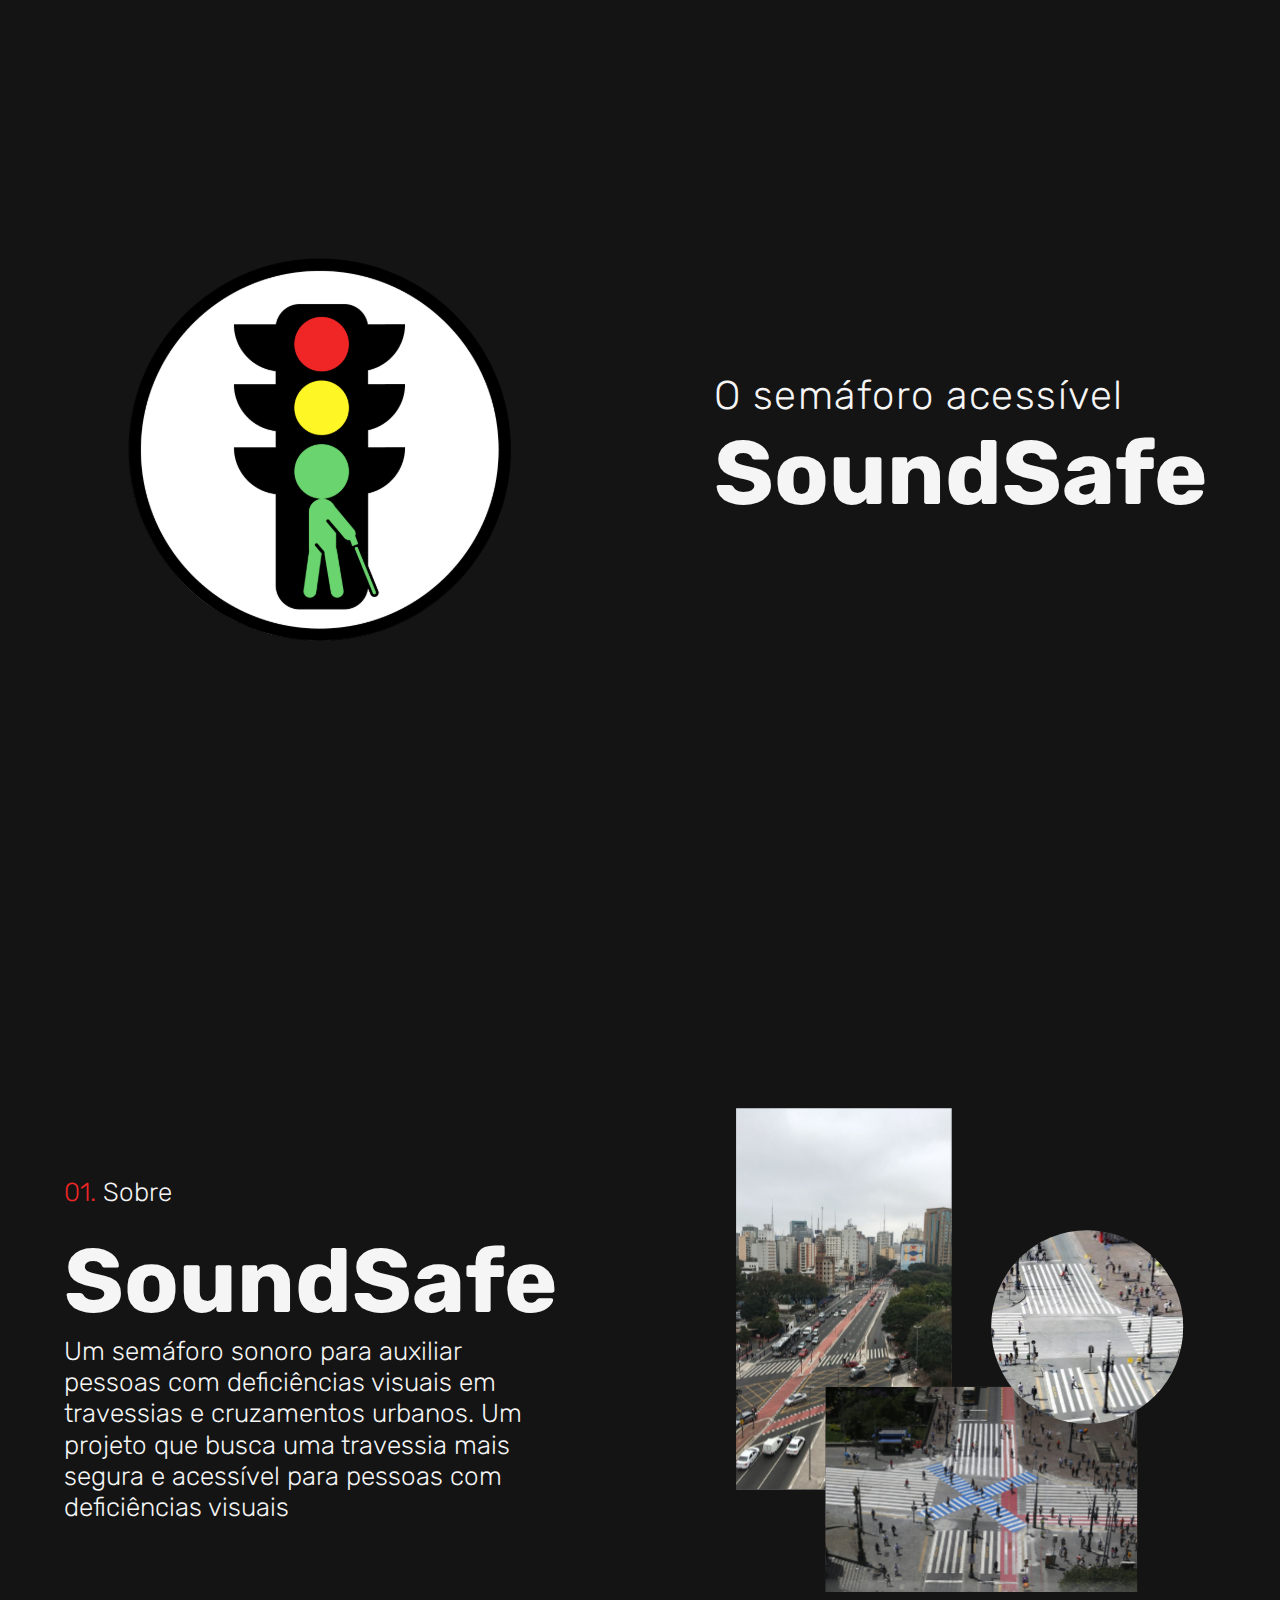
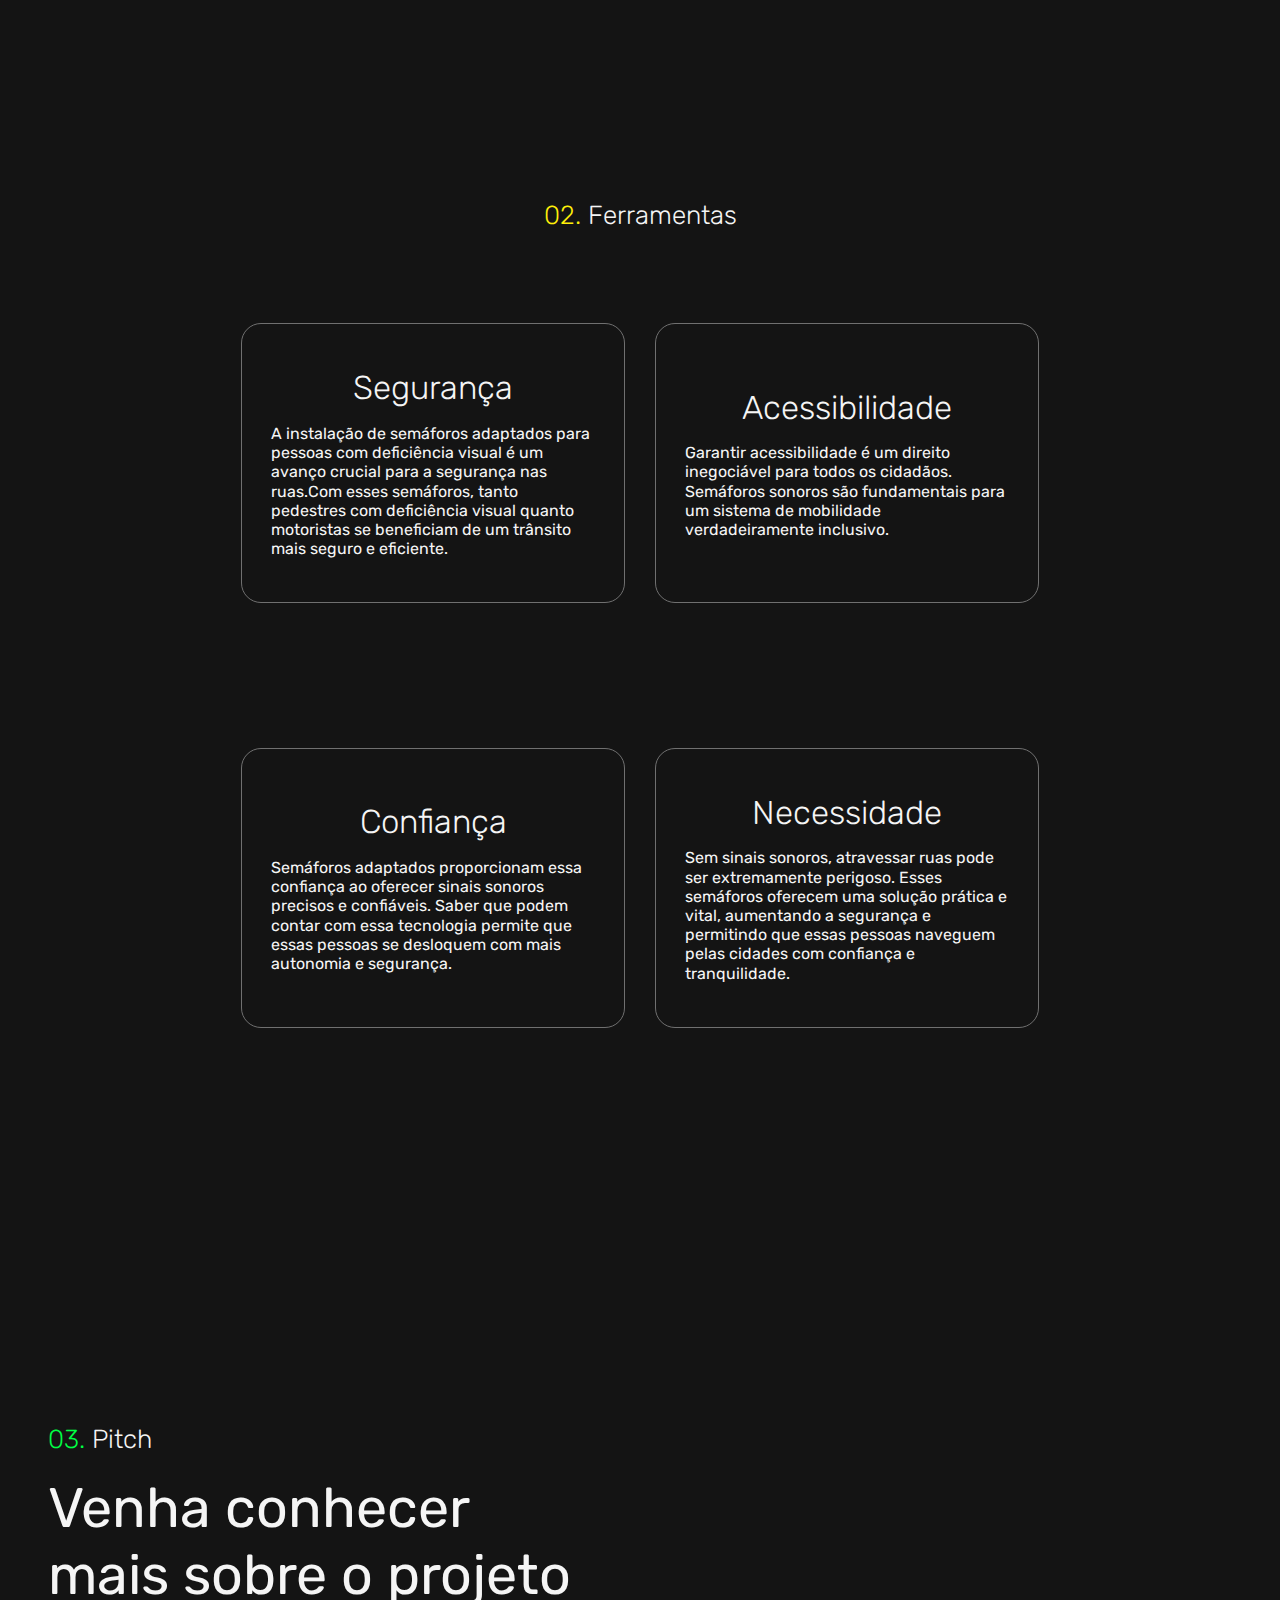
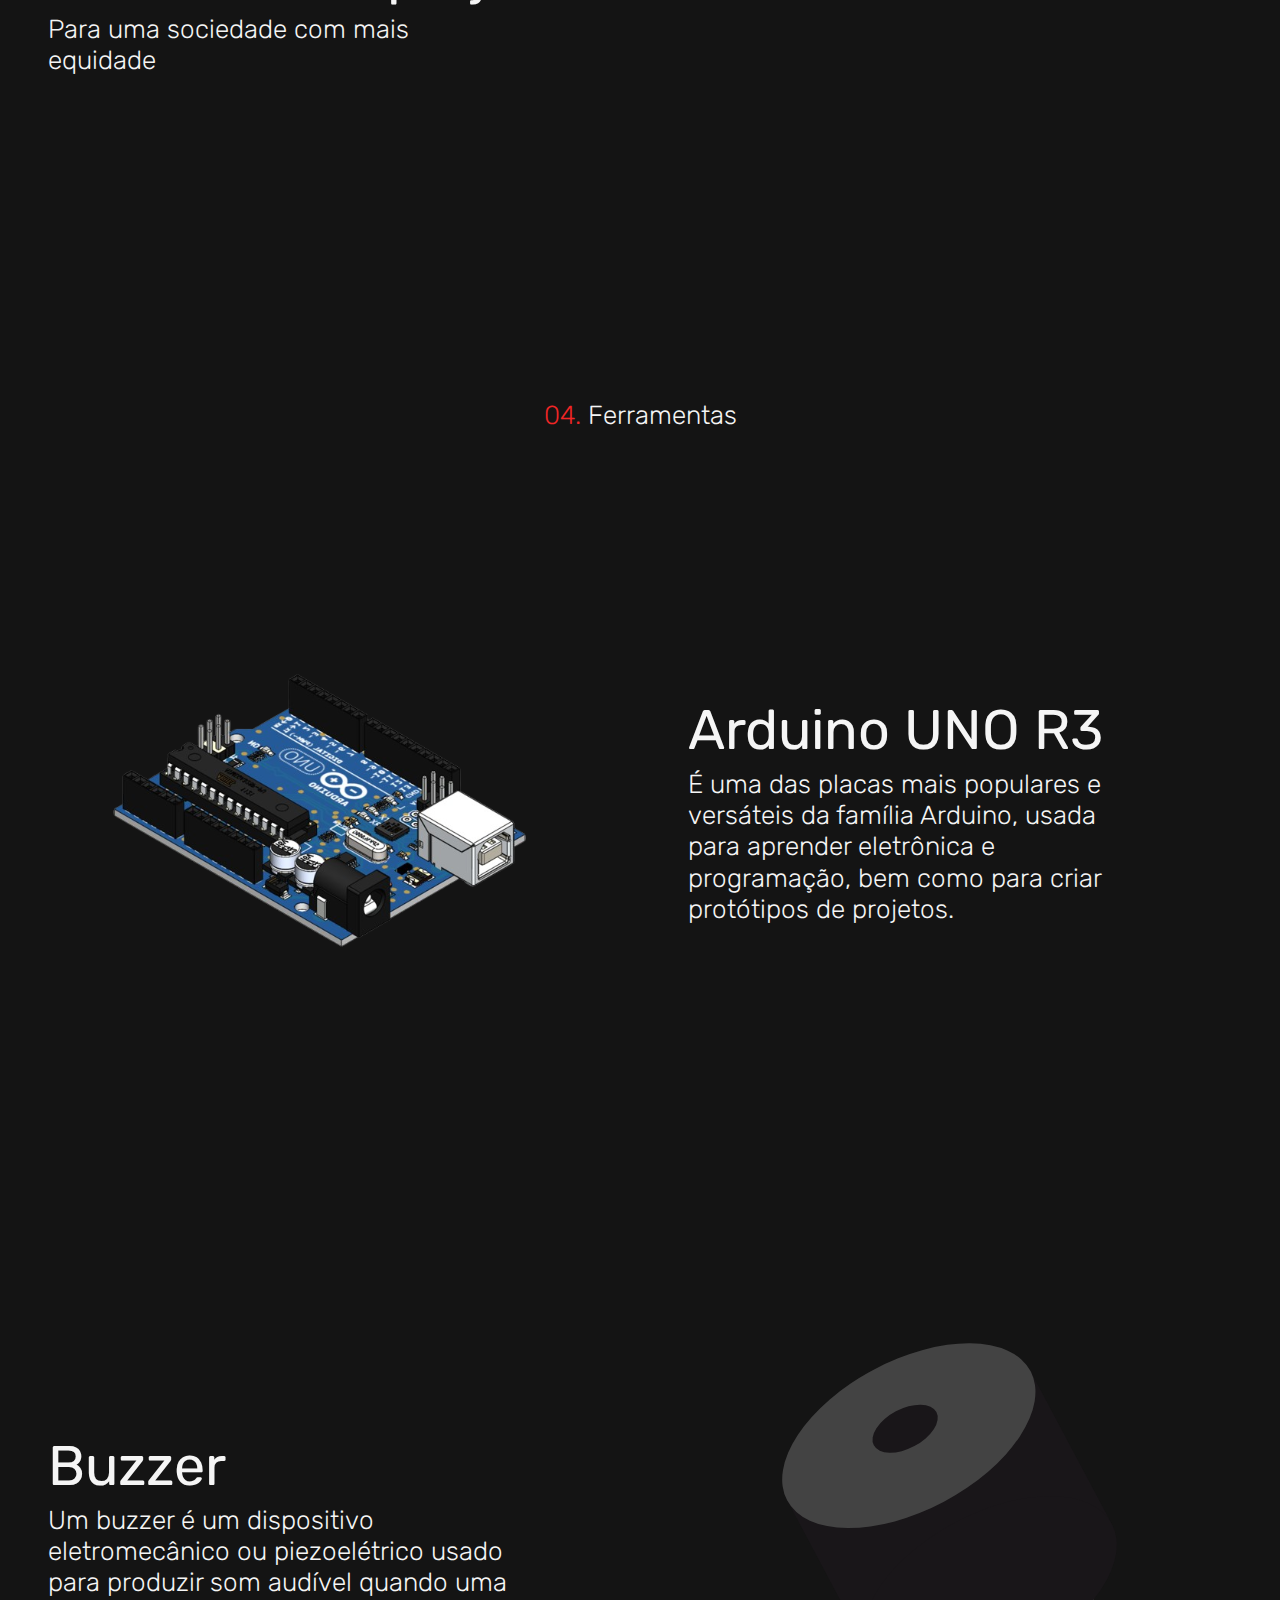
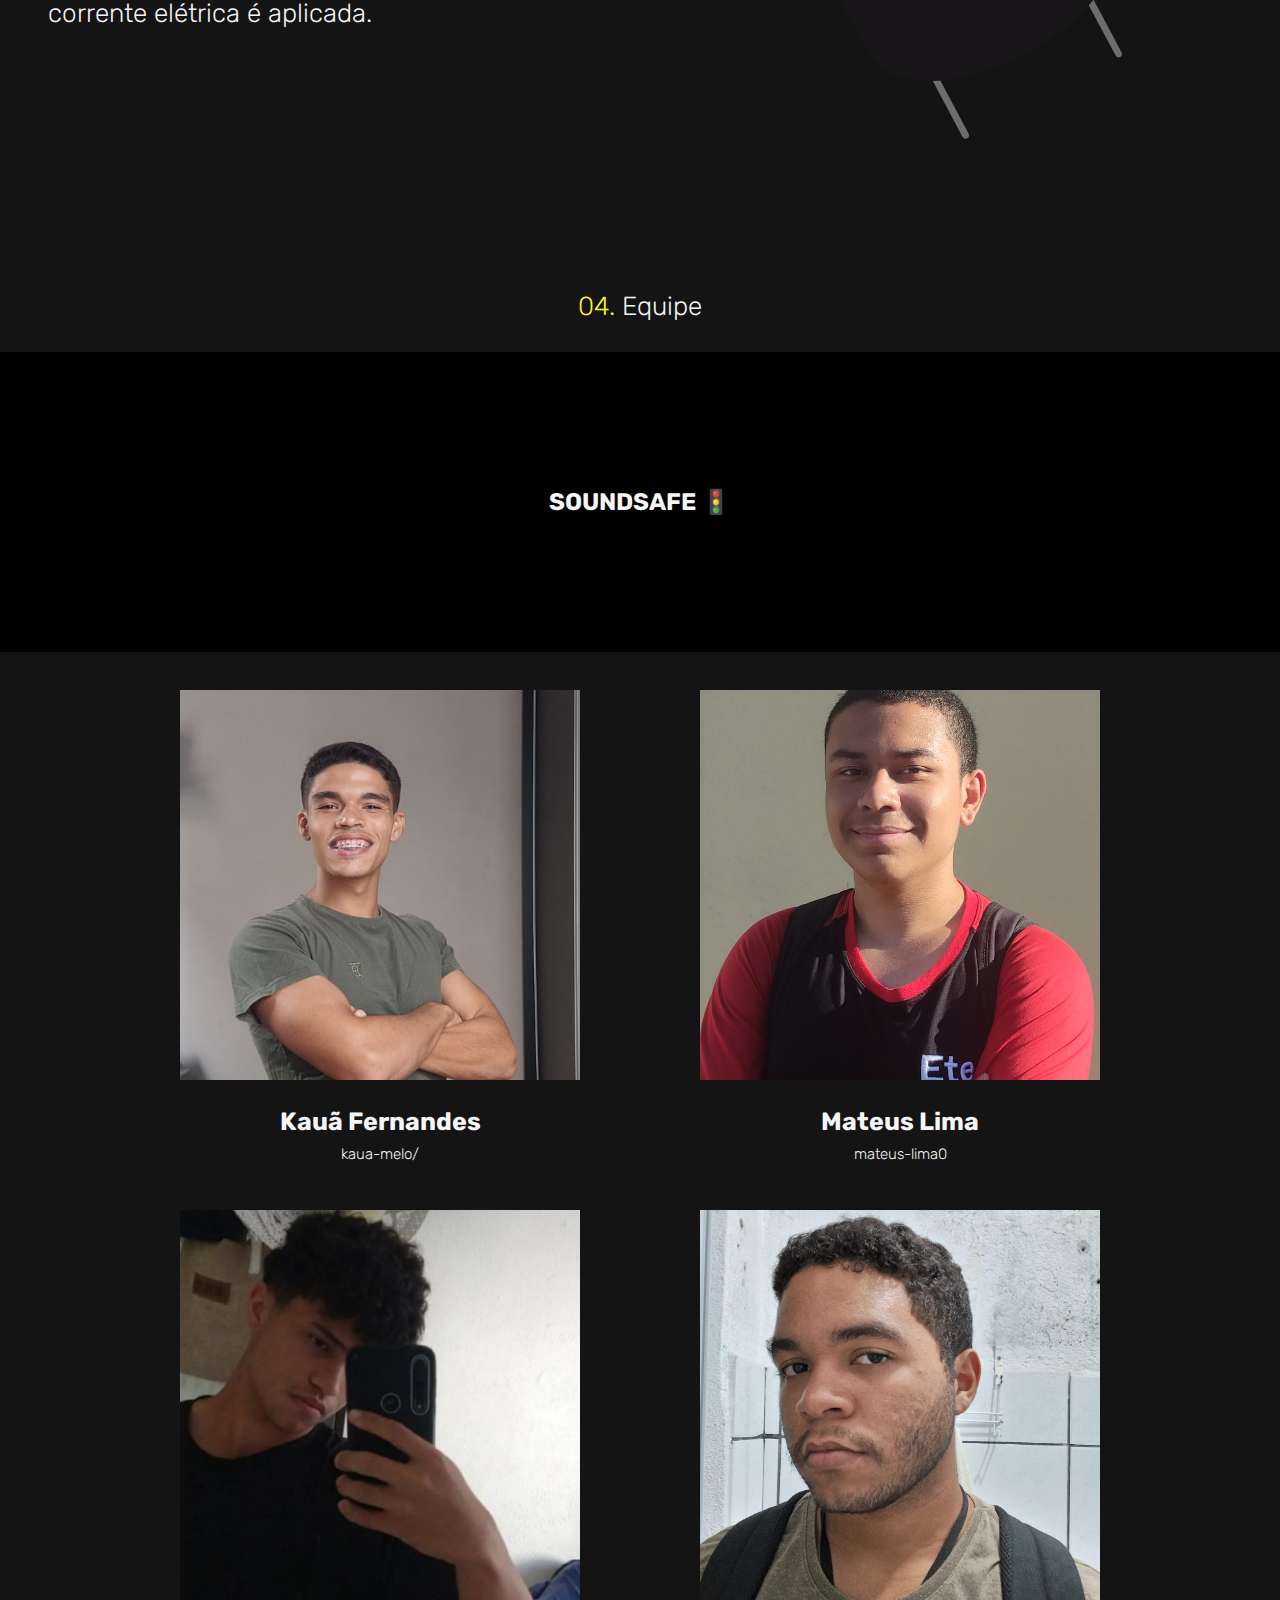
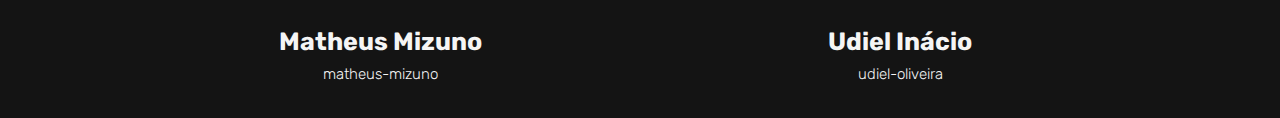
==== index.html @ 04b2f975 "correcao" ====
<!DOCTYPE html>
<html lang="en">

<head>
    <meta charset="UTF-8">
    <meta name="viewport" content="width=device-width, initial-scale=1.0">
    <link rel="icon" href="assets/logo.svg">
    <title>SoundSafe</title>
    <link rel="stylesheet" href="Styles/home.css">
</head>

<body>
    <!--
    <header>
        <nav>
            <ul>
                <a href="#inicio">
                    <li>inicio</li>
                </a>
                <a href="#sobre">
                    <li>Sobre</li>
                </a>
                <a href="#motivação">
                    <li>Motivações</li>
                </a>
                <a href="#pitch">
                    <li>Pitch</li>
                </a>
            </ul>
            <div class="badge">
                <a href="#inicio">
                    <img src="../assets/logo.svg" alt="">
                    <span>SoundSafe</span>
                </a>
            </div>

        </nav>
    </header>   
    -->

    <section class="container" id="inicio">
        <div class="logo">
            <img src="assets/logo.svg" alt="Logo do projeto">
        </div>
        <div class="pjct-title">
            <div>
                <h2>O semáforo acessível</h2>
                <h1>SoundSafe</h1>
            </div>
        </div>
    </section>
    <section class="container" id="sobre">
        <div class="informations">
            <div>
                <p class="item"><span style="color: #F02626;" class="item">01.</span> Sobre</p>
                <h2>SoundSafe</h2>
                <p class="text">Um semáforo sonoro para auxiliar pessoas com deficiências visuais em travessias e
                    cruzamentos
                    urbanos. Um projeto que busca uma travessia mais segura e acessível para pessoas com deficiências
                    visuais</p>
            </div>
        </div>
        <div class="travessias">
            <img src="assets/travessias.svg" alt="Logo do projeto">
        </div>
    </section>
    
    <section class="cards" id="motivação">
        <div class="title-mot"> <p class="item" style="text-align: center;"><span style="color: #ffef09;" class="item">02.</span> Ferramentas</p></div>
       <div class="container-card1">
        <div class="cards-mot">
            <h4 class="title-card">Segurança</h4>
            <p class="txt-mot">A instalação de semáforos adaptados para pessoas com deficiência visual é um avanço crucial para a segurança nas ruas.Com esses semáforos, tanto pedestres com deficiência visual quanto motoristas se beneficiam de um trânsito mais seguro e eficiente.</p>
        </div>
        <div class="cards-mot">
            <h4 class="title-card">Acessibilidade</h4>
            <p class="txt-mot">Garantir acessibilidade é um direito inegociável para todos os cidadãos. Semáforos sonoros são fundamentais para um sistema de mobilidade verdadeiramente inclusivo.</p>
        </div>
       </div>
       <div class="container-card1">
        <div class="cards-mot">
            <h4 class="title-card">Confiança</h4>
            <p class="txt-mot"> Semáforos adaptados proporcionam essa confiança ao oferecer sinais sonoros precisos e confiáveis. Saber que podem contar com essa tecnologia permite que essas pessoas se desloquem com mais autonomia e segurança.</p>
        </div>
        <div class="cards-mot">
            <h4 class="title-card">Necessidade</h4>
            <p class="txt-mot">Sem sinais sonoros, atravessar ruas pode ser extremamente perigoso. Esses semáforos oferecem uma solução prática e vital, aumentando a segurança e permitindo que essas pessoas naveguem pelas cidades com confiança e tranquilidade.</p>
        </div>
       </div>
    </section>
    <section class="pitch" id="pitch">
        <div class="container-pitch">
            <div class="informations-pitch">
                <p class="item"><span style="color: #00ff44;" class="item">03.</span> Pitch</span></p>
                <h3 class="title">Venha conhecer<br>mais sobre o projeto</h3>
                <p class="text">Para uma sociedade com mais equidade </p>
            </div>
        </div>
        <div class="pitch-player">
            <div id="videoPitch">
                <iframe width="100%" height="100%" src="https://www.youtube.com/embed/ZsEzSBplsCs?si=9MQFJmZ8pY-hTqE3"
                    title="YouTube video player" frameborder="0"
                    allow="accelerometer; autoplay; clipboard-write; encrypted-media; gyroscope; picture-in-picture; web-share"
                    referrerpolicy="strict-origin-when-cross-origin" allowfullscreen></iframe>
            </div>
        </div>
    </section>
    <p class="item" style="text-align: center;"><span style="color: #F02626;" class="item">04.</span> Ferramentas</p>
    <section class="global-container invert">
        <div class="container">
            <img src="assets/arduino.svg" alt="Imagem do microcontrolador arduino UNO R3" class="image" />
        </div>
        <div class="container">
            <div class="informations-features">
                <h3 class="title">Arduino UNO R3</h3>
                <p class="text">É uma das placas mais populares e versáteis da família Arduino, usada para aprender eletrônica e programação, bem como para criar protótipos de projetos.</p>
            </div>
        </div>
    </section>
    <section class="global-container">
        <div class="container-features">
            <div class="informations-features">
                <h3 class="title">Buzzer</h3>
                <p class="text">Um buzzer é um dispositivo eletromecânico ou piezoelétrico usado para produzir som audível quando uma corrente elétrica é aplicada.</p>
                <!-- <div class="wrapper">
                    <button class="btn">
                        <p class="btnText">
                            Posts e Perguntas</p>
                    </button>
                </div> -->
            </div>
        </div>
        <div class="container-features">
            <img src="assets/buzzer.svg" alt="Imagem do componente buzzer" class="image" />
        </div>
    </section>
    <p class="item" style="text-align: center; margin-bottom: 30px;"><span style="color: #FFF626;" class="item">04.</span> Equipe</p>
    <section class="whoWeAre">
        <div class="imgBackground">
            <h2>SOUNDSAFE 🚦</h2>
            <!-- <img src="assets/background.svg" alt=""> -->
        </div>
        <div class="participantsCards">
            <div class="card-team">
                <div class="img">
                    <img src="assets/team/kaua_img.jpeg" alt="" id="kaua" class="cardsImg">
                </div>
                <div class="informations-team">
                    <div class="left">
                        <h3>Kauã Fernandes</h3>
                        <p>kaua-melo/</p>
                    </div>
                </div>
            </div>
            <div class="card-team">
                <div class="img">
                    <img src="assets/team/lima_img.jpeg" alt="" id="lima" class="cardsImg">
                </div>
                <div class="informations-team">
                    <div class="left">
                        <h3>Mateus Lima</h3>
                        <p>mateus-lima0</p>
                    </div>
                </div>
            </div>
            <div class="card-team">
                <div class="img">
                    <img src="assets/team/mizuno_img.png" alt="" id="mizuno" class="cardsImg">
                </div>
                <div class="informations-team">
                    <div class="left">
                        <h3>Matheus Mizuno</h3>
                        <p>matheus-mizuno</p>
                    </div>
                </div>
            </div>
            <div class="card-team">
                <div class="img">
                    <img src="assets/team/udiel_img.jpeg" alt="" id="udiel" class="cardsImg">
                </div>
                <div class="informations-team">
                    <div class="left">
                        <h3>Udiel Inácio</h3>
                        <p>udiel-oliveira</p>
                    </div>
                </div>
            </div>
        </div>
    </section>
</body>

</html>
---- Styles/home.css ----
@import url('https://fonts.googleapis.com/css2?family=Rubik:wght@100;200;300;400;500;600;700;800;900&display=swap');
@import url('https://fonts.googleapis.com/css2?family=Rubik+Mono+One:wght@300;400;500;600;700;800;900&display=swap');

* {
    padding: 0;
    margin: 0;
    vertical-align: baseline;
    box-sizing: border-box;
    list-style: none;
    border: 0;
    font-family: 'Rubik', sans-serif;
    line-height: 1.2;
    scroll-behavior: smooth;
}

* {
    scrollbar-width: thin;
    scrollbar-color: rgb(139, 139, 139) transparent;
}

*::-webkit-scrollbar {
    width: 12px;
}

*::-webkit-scrollbar-track {
    background: transparent;
}

*::-webkit-scrollbar-thumb {
    background-color: rgb(139, 139, 139);
    border-radius: 20px;
    border: 3px solid transparent;
}

body {
    background-color: #141414;
    width: 100%;
    color: #F5F5F5;
}

header {
    position: fixed;
    width: 100%;
    padding: 15px 50px;
    z-index: 200;
    background: linear-gradient(to bottom, #000, transparent);
}

nav {
    display: flex;
    justify-content: space-between;
    align-items: center;
}

nav ul {
    display: flex;
    gap: 2rem;
    text-transform: uppercase;
}

nav a {
    text-decoration: none;
    color: white;
}

nav ul a {
    font-size: 18px;
    padding: 5px 10px;
    border-radius: 20px;
}

nav ul a:hover {
    background-color: white;
    color: black;
}

.badge a {
    display: flex;
    align-items: center;
    justify-content: flex-end;
    gap: 0.6rem;
    font-size: 20px;
}

.badge img {
    width: 4%;
}


.container {
    height: 100vh;
    width: 100%;
    display: flex;
    align-items: center;
    justify-content: space-evenly;
}

.logo {
    width: 50%;
    height: auto;
    display: flex;
    align-items: center;
    justify-content: center;
}

.logo img {
    width: 65%;
}

.pjct-title {
    width: 50%;
    display: flex;
    align-items: center;
    justify-content: center;
}

h1 {
    font-size: 130px;
}

.pjct-title h2 {
    font-weight: 100;
    font-size: 50px;
    letter-spacing: 1.5px;
}

@media only screen and (max-width: 1500px) and (orientation: landscape) {
    h1 {
        font-size: 110px;
    }
}

@media only screen and (max-width: 1290px) and (orientation: landscape) {
    .logo img {
        width: 60%;
    }

    h1 {
        font-size: 90px;
    }

    .pjct-title h2 {
        font-size: 40px;
    }
}

@media only screen and (max-width: 1024px) and (orientation: landscape) {
    h1 {
        font-size: 80px;
    }

    .pjct-title h2 {
        font-size: 30px;
    }
}

@media only screen and (max-width: 1024px) and (orientation: portrait) {
    .container {
        flex-direction: column;
    }

    .logo {
        width: 100%;
        height: 50%;
        display: flex;
        align-items: end;
        justify-content: center;
    }

    .logo img {
        width: 65%;
    }

    .pjct-title {
        width: 100%;
        height: 50%;
    }

    h1 {
        font-size: 130px;
        text-align: center;
    }

    .pjct-title h2 {
        font-size: 50px;
        margin-bottom: 2px;
        text-align: center;
    }
}

@media only screen and (max-width: 768px) and (orientation: portrait) {
    .logo img {
        width: 60%;
    }

    h1 {
        font-size: 100px;
    }

    .pjct-title h2 {
        font-size: 40px;
    }
}

@media only screen and (max-width: 590px) and (orientation: portrait) {
    .logo img {
        width: 65%;
    }

    h1 {
        font-size: 80px;
    }

    .pjct-title h2 {
        font-size: 30px;
    }
}

@media only screen and (max-width: 490px) and (orientation: portrait) {
    .logo img {
        width: 70%;
    }

    h1 {
        font-size: 55px;
    }

    .pjct-title h2 {
        font-size: 20px;
    }
}

.item {
    font-size: 30px;
    font-weight: 100;
    margin-bottom: 20px
}

.travessias {
    width: 50%;
    height: auto;
    display: flex;
    align-items: center;
    justify-content: center;
}

.travessias img {
    width: 70%;
}

.informations {
    width: 50%;
    display: flex;
    align-items: center;
    justify-content: center;

    div {
        margin-left: 10%;
    }
}

.informations h2 {
    font-size: 110px;
}

.text {
    width: 85%;
    font-size: 30px;
    font-weight: 100;
}


@media only screen and (max-width: 1500px) and (orientation: landscape) {
    .informations h2 {
        font-size: 100px;
    }

    .text {
        font-size: 28px;
    }
}

@media only screen and (max-width: 1290px) and (orientation: landscape) {
    .informations h2 {
        font-size: 90px;
    }

    .text {
        font-size: 26px;
    }

    .item {
        font-size: 26px;
    }
}

@media only screen and (max-width: 1024px) and (orientation: landscape) {
    .informations h2 {
        font-size: 70px;
    }

    .text {
        font-size: 24px;
    }

    .item {
        font-size: 24px;
    }
}

@media only screen and (max-width: 1024px) and (orientation: portrait) {
    .item {
        font-size: 30px;
    }

    .travessias {
        width: 100%;
        height: 50%;
    }

    .travessias img {
        width: 65%;
    }

    .informations {
        width: 90%;
        height: 40%;
    }

    .informations h2 {
        font-size: 110px;
        margin-bottom: 5px;
    }

    .text {
        width: 100%;
        font-size: 27px;
        font-weight: 100;
    }
}

@media only screen and (max-width: 768px) and (orientation: portrait) {
    .item {
        font-size: 28px;
    }

    .travessias img {
        width: 62%;
    }

    .informations h2 {
        font-size: 90px;
    }

    .text {
        font-size: 25px;
    }
}

@media only screen and (max-width: 590px) and (orientation: portrait) {
    .item {
        font-size: 26px;
    }

    .travessias {
        width: 100%;
        height: 40%;
    }

    .travessias img {
        width: 60%;
    }

    .informations h2 {
        font-size: 60px;
    }

    .informations {
        width: 90%;
        height: 55%;
    }

    .text {
        font-size: 22px;
    }
}

@media only screen and (max-width: 490px) and (orientation: portrait) {
    .item {
        font-size: 23px;
    }

    .travessias img {
        width: 65%;
    }

    .informations h2 {
        font-size: 50px;
    }

    .informations {
        width: 95%;
    }

    .text {
        font-size: 20px;
        
    }
}
.cards{
    width: 100%;
    height: 100vh;
    display: flex;
    flex-direction: column;
    .title-mot{
        width: 100%;
        display: flex;
       justify-content: center;
       align-items: center;
       font-family: 'Rubik', sans-serif;
       
    }
   
}
.container-card1{
    display: flex;
    flex-direction: column;
    flex-direction: row;
    width: 100%;
    height: 100%;
  align-items: center;
  justify-content: center;
}
.txt-mot{
    width: 85%;
    margin-top: 1rem;
    font-size: 16px;
    font-family: 'Rubik', sans-serif;
}
.title-card{
    font-size: 33px;
    font-weight: 100;
}

.cards-mot{
    width: 30%; 
    height: 280px;
    border: 1px solid #707070;
    border-radius: 20px;
    display: flex;
    flex-direction: column;
    justify-content: center;
    align-items: center;
    margin: 15px;
   
}
/* Monitores acima do meu*/
@media(min-width:1366px ){

}

@media(max-width: 600px){
    .txt-mot{
        width: 85%;
        margin-top: 0.5rem;
        font-size: 14px;
        font-family: 'Rubik', sans-serif;
    }

    .container-card1{
        display: flex;
        flex-direction: column;
        flex-direction: column-reverse;
        width: 100%;
        height: 100%;
       align-items: center;
       justify-content: center;
    }
    .cards-mot{
        border: 1px solid #707070;
        display: flex;
        flex-direction: column;
        justify-content: center;
        align-items: center;
        border-radius: 20px;
        margin: 15px;
        width: 90%;
        height: 170px;
        .title-card{
            font-size: 20px;
            font-weight: 100;
        }
    }
    

}



.count {
    height: 90vh;
    display: flex;
    width: 100%;
    flex-wrap: nowrap;
    justify-content: start;
}

.cards-mot:hover{
    border: 1px solid #242424;
    cursor: pointer;
}



.cd1 {
    background-image: url(../assets/segurança.png);
}

.cd2 {
    background-image: url(../assets/Confiança.png);
}

.cd3 {
    background-image: url(../assets/Acessibilidade.png);
}

.cd4 {
    background-image: url(../assets/Nescessidade.png);
}

.card>.row {
    color: white;
    display: flex;
    flex-wrap: wrap;
    height: 100%;
    width: 100%;
    background: linear-gradient(0deg, black, transparent);
}

.card>.row>.description {
    display: flex;
    justify-content: center;
    flex-direction: column;
    overflow: hidden;
    padding: 50px;
    width: 520px;
    opacity: 0;
    transform: translateY(30px);
    transition-delay: .3s;
    transition: all .3s ease;
}

.description p {
    color: white;
    font-size: 20px;
    padding-top: 50px;
    font-weight: 300;
}

.description h4 {
    text-transform: uppercase;
    font-size: 3rem;
}

input {
    display: none;
}

input:checked+label {
    width: 100%;
}

input:checked+label .description {
    opacity: 1 !important;
    transform: translateY(0) !important;
}

input:checked+.card[for="c1"] {
    background-image: url(https://i.pinimg.com/originals/4d/e6/83/4de683e93a2f73fea408471ab24d4355.jpg);
}

input:checked+.card[for="c2"] {
    background-image: url(https://i.pinimg.com/originals/98/41/59/984159127a0b131984d8535058f3f366.jpg);
}

input:checked+.card[for="c3"] {
    background-image: url(https://a.cdn-hotels.com/gdcs/production75/d1821/443b14b1-8d56-4d6a-a600-23dd50147f05.jpg);
}

input:checked+.card[for="c4"] {
    background-image: url(https://gizmodo.uol.com.br/wp-content/blogs.dir/8/files/2019/04/homem-cego-rua-getty-800x450.jpg);
}

@media (orientation: portrait) {
    .description p {
        font-size: 18px;
        padding-top: 0px;
    }

    .description h4 {
        font-size: 1.5rem;
    }

    input:checked+label {
        height: 100%;
    }

    .card>.row>.description {
        width: 100%;
    }

    .count {
        height: 100%;
        display: flex;
        width: 100%;
        gap: 2rem;
        flex-direction: column;
        align-items: center;
    }

    .card {
        width: 100%;
    }

    .wrapper {
        padding: 20px;
    }

    .cd1 {
        background-image: url(../assets/segurança-Mobile.png);
    }

    .cd2 {
        background-image: url(../assets/Confiança-Mobile.png);
    }

    .cd3 {
        background-image: url(../assets/Acessibilidade-Mobile.png);
    }

    .cd4 {
        background-image: url(../assets/Nescessidade-Mobile.png);
    }
}

@media (max-width: 380px) {
    .count {
        flex-direction: column;
        justify-content: center;
        gap: 2rem;
    }

    .description p {
        font-size: 13px;
        padding-top: 0px;
    }

    .description h4 {
        font-size: 1rem;
    }

    input:checked+label {
        height: 100%;
    }

    .card>.row>.description {
        width: 100%;
        justify-content: center;
    }

    .count {
        height: 100%;
        display: flex;
        width: 100%;
        gap: 2rem;
        flex-direction: column;
        align-items: center;
    }

    .card {
        width: 100%;
    }

    .wrapper {
        padding: 20px;
    }
}

.pitch {
    width: 100%;
    height: 100vh;
    padding: 5% 0;
    display: flex;
    justify-content: center;
    align-items: flex-start;
    flex-direction: column;
    position: relative;
}

.container-pitch {
    width: 50%;
    height: 100%;
    display: flex;
    align-items: center;
    justify-content: center;
}

.pitch-player {
    width: 90%;
    margin: 0 auto;
    z-index: 0;
    position: absolute;
    right: 5%;
    display: flex;
    align-items: center;
    justify-content: end;
}

.informations-pitch {
    width: 85%;
    z-index: 1;
}

#videoPitch {
    aspect-ratio: 560/315;
    width: 60%;
    display: flex;
    align-items: center;
    justify-content: center;
}

iframe {
    border-radius: 15px;
}

.title {
    font-size: calc(30px + 2vw);
    font-weight: 400;
    margin-bottom: 5px;
}

@media only screen and (max-width: 1290px) and (orientation: portrait) {
    .informations-pitch {
        width: 85%;
    }
}

@media only screen and (max-width: 1024px) and (orientation: portrait) {
    .pitch-player {
        width: 100%;
        position: static;
        display: flex;
        align-items: center;
        justify-content: center;
    }

    #videoPitch {
        width: 80%;
    }

    .container-pitch {
        width: 100%;
        height: 50%;
    }

    .informations-pitch {
        width: 80%;
    }
}

@media only screen and (max-width: 912px) and (orientation: portrait) {
    .pitch-player {
        width: 100%;
        position: static;
        display: flex;
        align-items: center;
        justify-content: center;
    }

    #videoPitch {
        width: 90%;
    }


    .informations-pitch {
        width: 87%;
    }
}

@media only screen and (max-width: 512px) and (orientation: portrait) {

    #videoPitch {
        width: 100%;
    }

    iframe {
        border-radius: 0px;
    }
}

.global-container {
    height: 80vh;
    display: flex;
    align-items: center;
    position: relative;
}

.container-features {
    width: 50%;
    height: 100%;
    display: flex;
    align-items: center;
    justify-content: center;
}

.informations-features {
    width: 80%;
    z-index: 1;
}

.image {
    width: 70%;
    position: relative;
    animation: moveUpDown 3s ease-in-out infinite;
}

@media only screen and (max-width: 1290px) and (orientation: landscape) {
    .informations-features {
        width: 85%;
    }

    .image {
        width: 65%;
    }
}

@media only screen and (max-width: 1024px) and (orientation: portrait) {
    .global-container {
        flex-direction: column;
    }

    .invert {
        flex-direction: column-reverse;
    }

    .container-features {
        width: 100%;
        height: 50%;
    }

    .informations-features {
        width: 80%;
    }

    .image {
        width: 55%;
    }

}

@media only screen and (max-width: 912px) and (orientation: portrait) {
    .informations-features {
        width: 87%;
    }

    .image {
        width: 60%;
    }
}

@media only screen and (max-width: 770px) and (orientation: portrait) {
    .image {
        width: 50%;
    }
}

@media only screen and (max-width: 650px) and (orientation: portrait) {
    .image {
        width: 60%;
    }
}

@media only screen and (max-width: 480px) and (orientation: portrait) {
    .image {
        width: 70%;
    }
}

.imgBackground {
    height: 300px;
    /* background-image: url("../assets/background.png"); */
    background-color: #000;
    background-position: center;
    background-repeat: no-repeat;
    background-size: cover;
    overflow: hidden;
    background-attachment: fixed;
    display: flex;
    align-items: center;
    justify-content: center;
    flex-direction: column;

    img {
        width: 50%;
    }
}


.whoWeAre {
    position: relative;
    width: 100%;

    .participantsCards {
        display: flex;
        align-items: center;
        justify-content: center;
        flex-wrap: wrap;
        margin-top: 2%;
        transition: all 0.5s ease-in-out;

        width: 100%;
        height: 50%;

        .card-team {
            display: flex;
            flex-direction: column;
            align-items: center;
            justify-content: center;
            overflow: hidden;
            height: 500px;
            aspect-ratio: 1;
            margin: 10px;
            background-color: rgba(0, 0, 0, 0);

            .img {
                overflow: hidden;
                display: flex;
                align-items: center;
                justify-content: center;
                width: 80%;
                height: 78%;
                border-radius: 0%;

                img {
                    transition: all 0.2s ease-out;
                    width: 100%
                }
            }

            .img img:hover {
                transform: scale(1.2);
            }

            .informations-team {
                margin-top: 1%;
                height: 20%;
                width: 80%;
                display: flex;
                justify-content: center;
                align-items: center;

                .left {
                    text-align: center;
                    h3 {
                        font-size: 25px;
                        font-weight: 700;
                    }

                    p {
                        margin-top: 8px;
                        font-size: 15px;
                        font-weight: 300;
                    }
                }

                img {
                    width: 18%;
                    border-radius: 50%;
                }
            }
        }

    }
}



@media only screen and (max-width: 1024px) {

    .imgBackground {
        height: 280px;

        img {
            width: 55%;
        }
    }

    .whoWeAre {

        .participantsCards {
            margin-top: 2%;
            width: 100%;
            height: 50%;

            .card-team {
                width: 480px;
                height: 500px;
                margin: 10px;

                .img {
                    width: 80%;
                    height: 78%;
                }

                .informations-team {
                    height: 20%;
                    width: 80%;

                    .left {
                        h3 {
                            font-size: 30px;
                        }

                        p {
                            font-size: 18px;
                        }
                    }

                    img {
                        width: 18%;
                    }
                }
            }
        }
    }
}

@media only screen and (max-width: 1000px) {
    .whoWeAre {
        .participantsCards {
            .card-team {
                width: 80%;
                height: 600px;

                .img {
                    width: 100%;
                    height: 78%;
                }

                .informations-team {
                    height: 22%;
                    width: 100%;

                    .left {
                        h3 {
                            font-size: 35px;
                        }

                        p {
                            font-size: 22px;
                        }
                    }

                    img {
                        width: 10%;
                    }
                }
            }
        }
    }
}

@media only screen and (max-width: 768px) {
    .imgBackground {
        height: 250px;

        img {
            width: 60%;
        }
    }

    .whoWeAre {

        .participantsCards {
            margin-top: 3%;

            .card-team {
                width: 100%;

                .img {
                    width: 95%;
                    height: 78%;
                }

                .informations-team {
                    width: 95%;

                    .left {
                        h3 {
                            font-size: 25px;
                        }

                        p {
                            font-size: 15px;
                        }
                    }

                    img {
                        width: 12%;
                    }
                }
            }
        }
    }
}

@media only screen and (max-width: 541px) {
    .imgBackground {
        height: 200px;

        img {
            width: 65%;
        }
    }

    .whoWeAre {

        .participantsCards {
            .card-team {
                .informations-team {
                    .left {
                        h3 {
                            font-size: 25px;
                        }

                        p {
                            font-size: 15px;
                        }
                    }

                    img {
                        width: 18%;
                    }
                }
            }
        }
    }
}

@media only screen and (max-width: 325px) {
    .imgBackground {
        height: 200px;

        img {
            width: 70%;
        }
    }

    .whoWeAre {

        .participantsCards {
            margin-top: 3%;

            .card-team {
                width: 100%;

                .img {
                    width: 100%;
                    height: 78%;
                }

                .informations-team {
                    width: 100%;

                    .left {
                        h3 {
                            font-size: 20px;
                        }

                        p {
                            font-size: 12px;
                        }
                    }

                    img {
                        width: 22%;
                    }
                }
            }
        }
    }
}
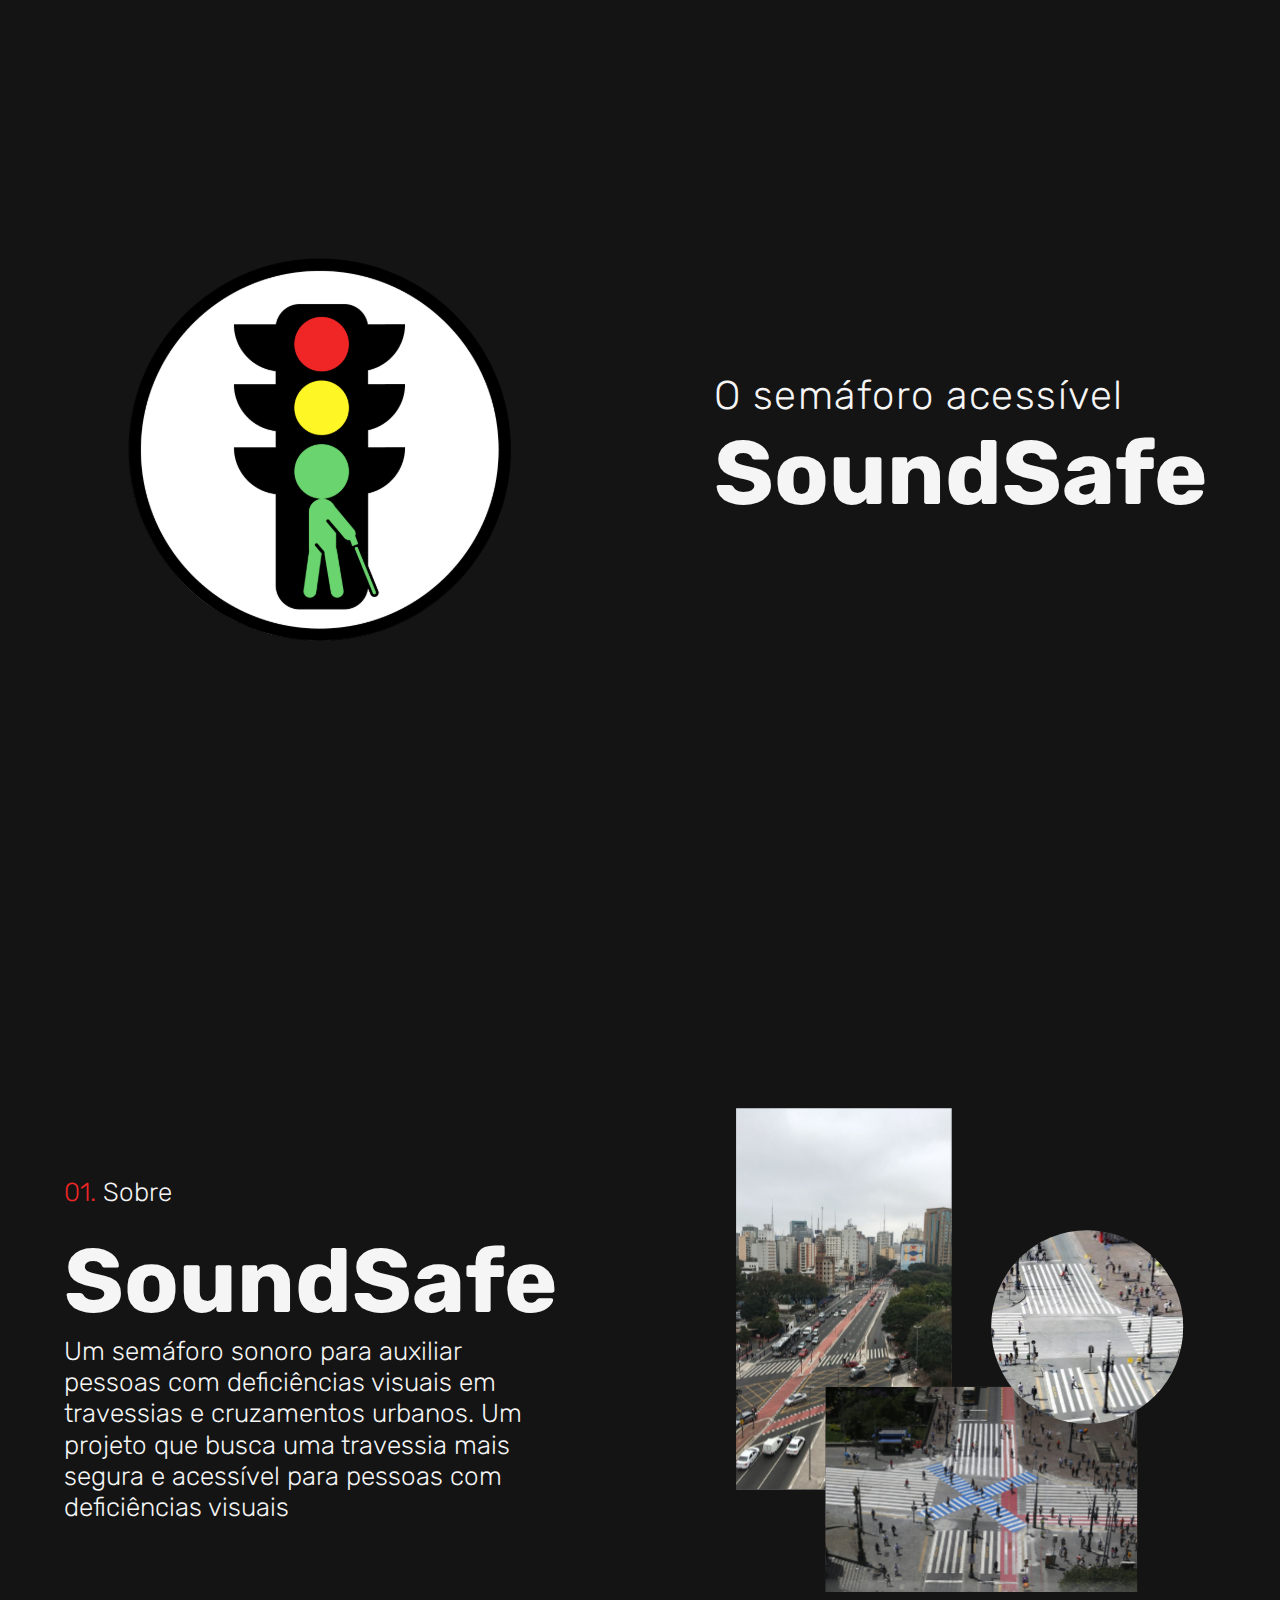
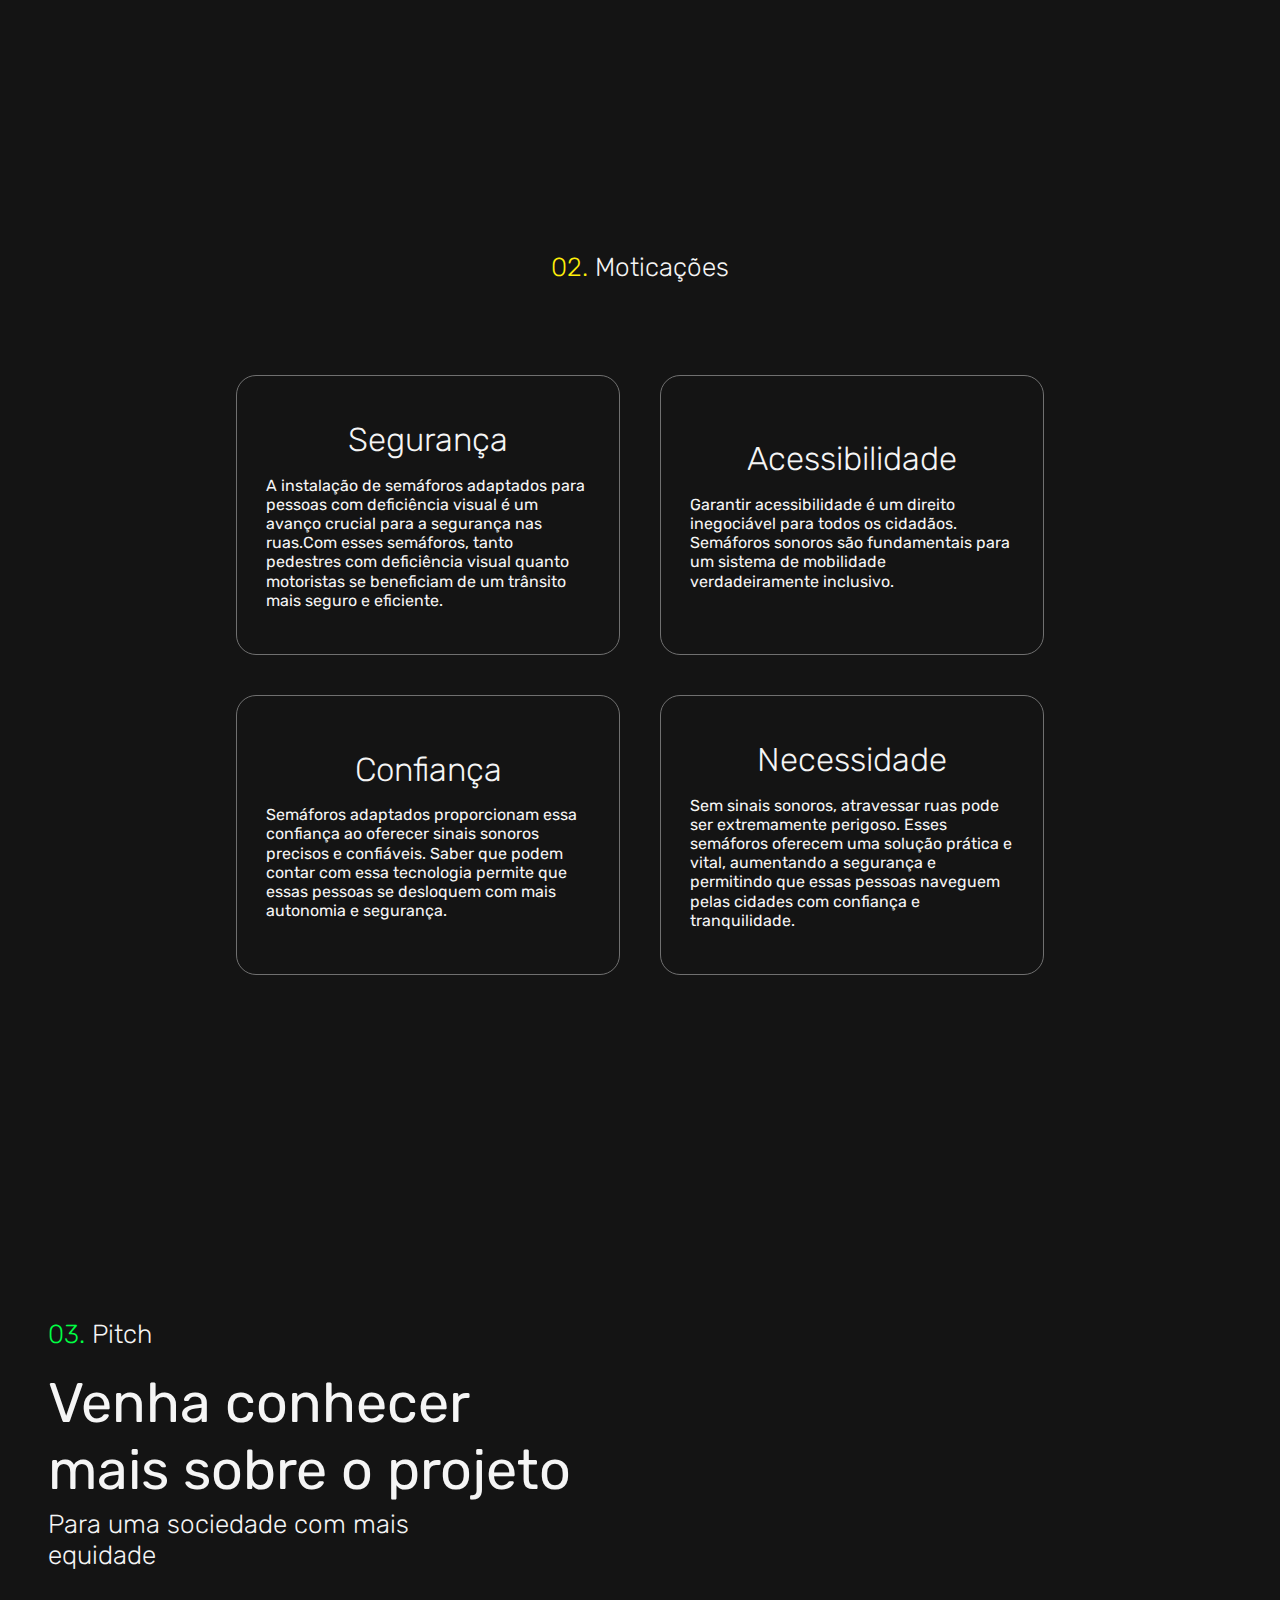
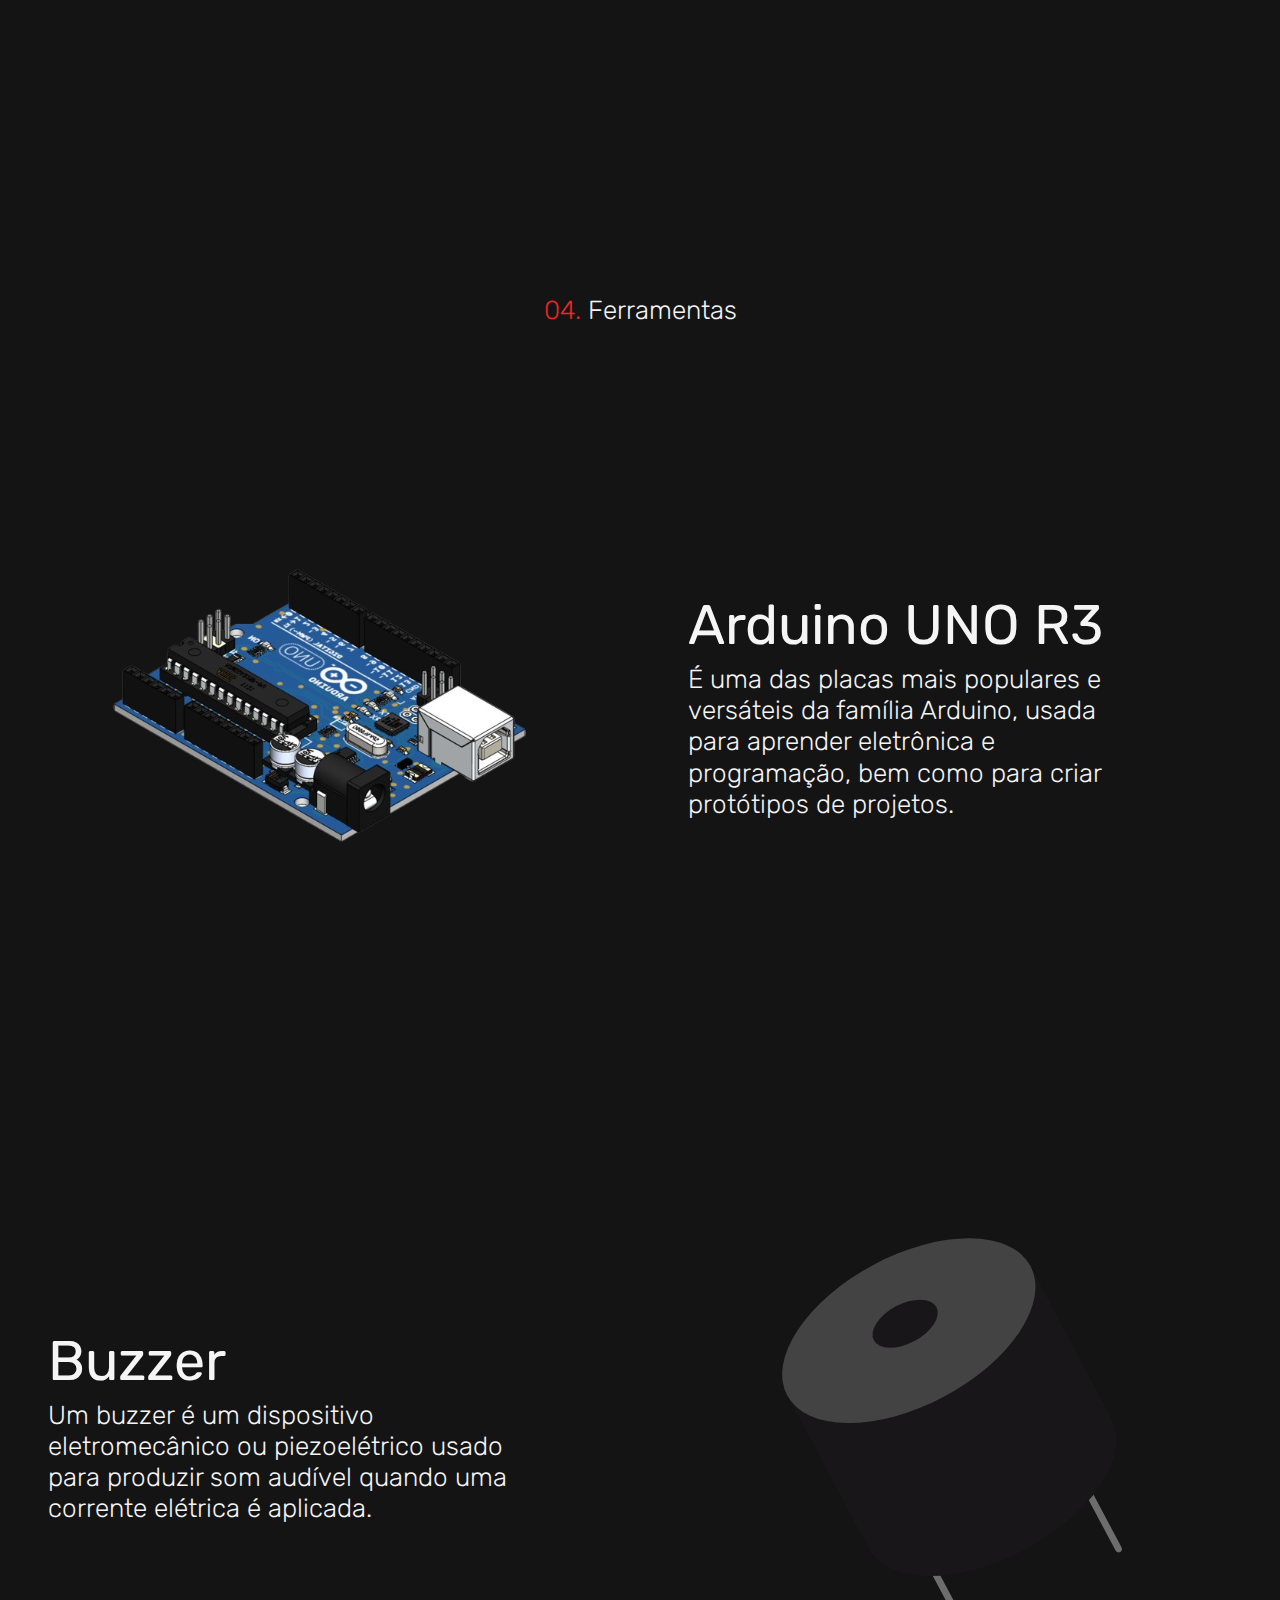
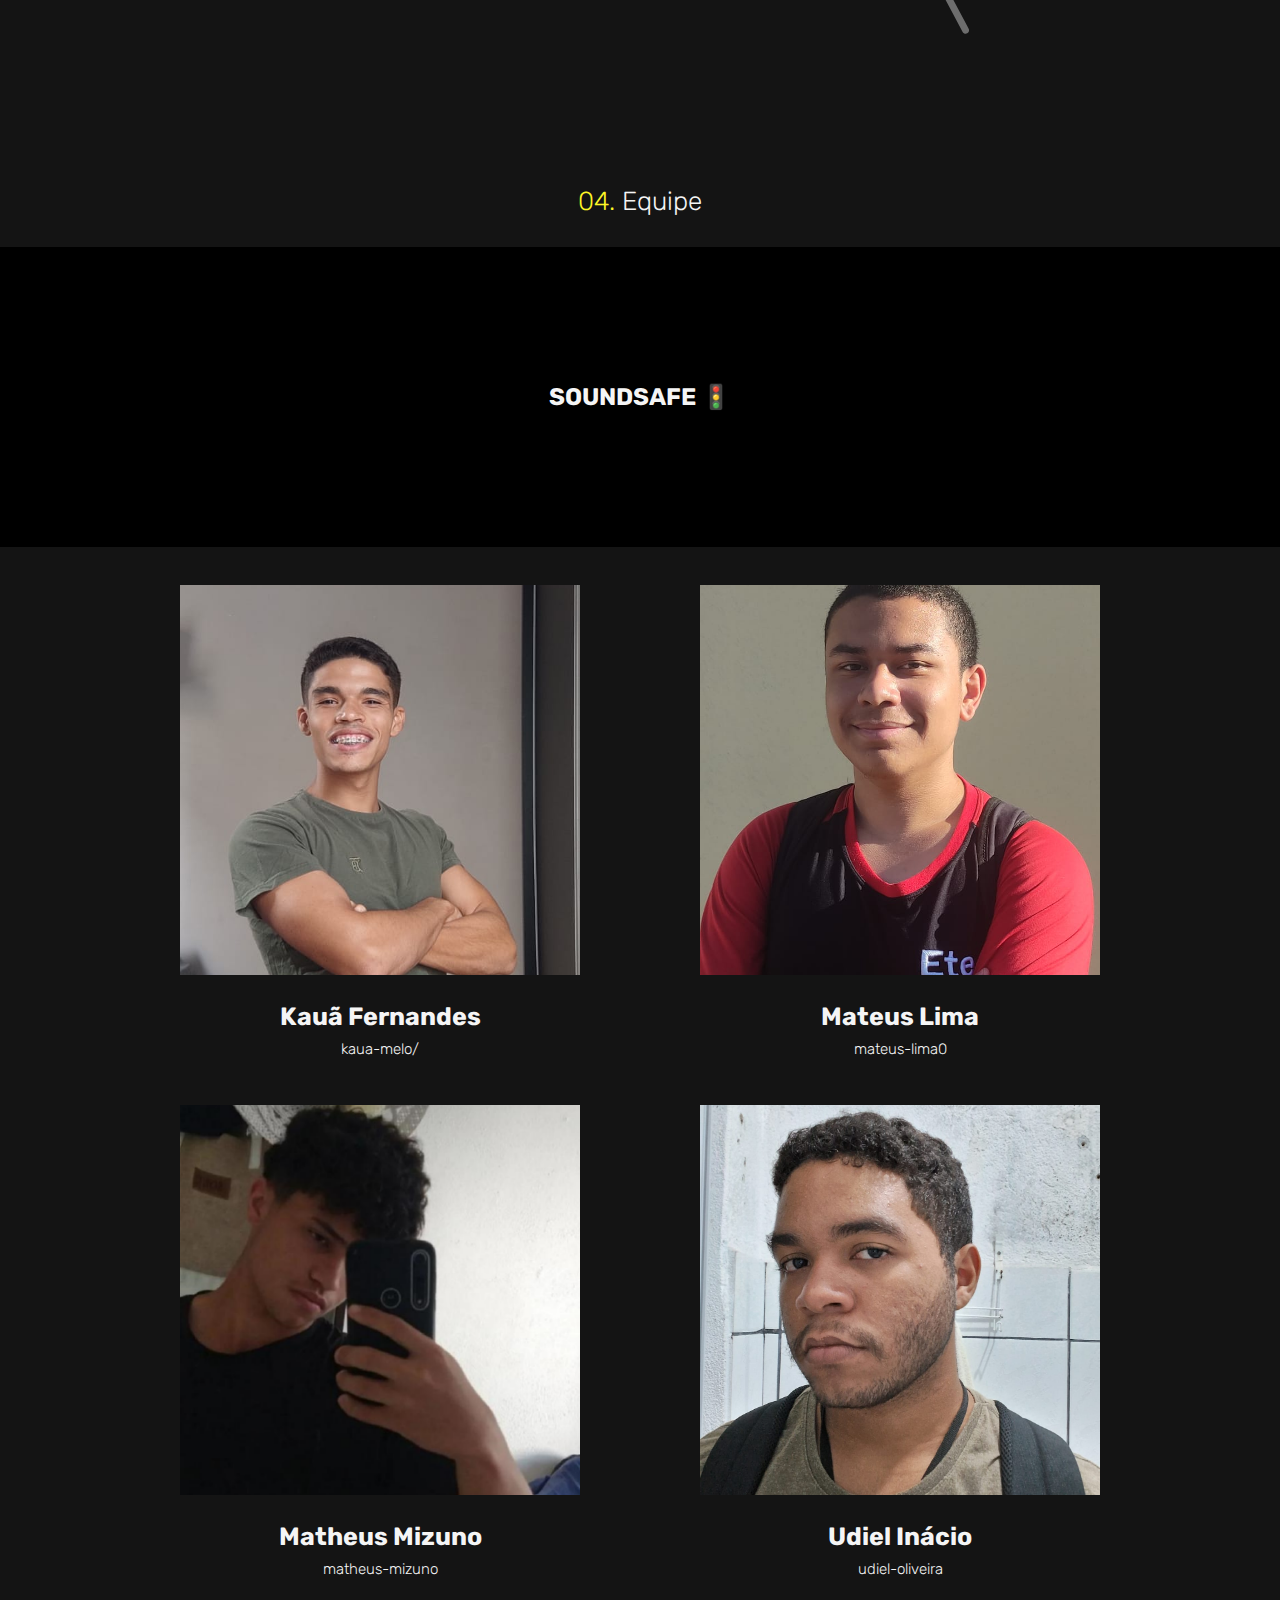
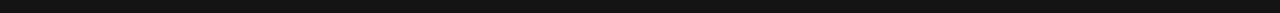
==== commit 13895cae: "titles" ====
--- a/index.html
+++ b/index.html
@@ -66,7 +66,7 @@
     </section>
     
     <section class="cards" id="motivação">
-        <div class="title-mot"> <p class="item" style="text-align: center;"><span style="color: #ffef09;" class="item">02.</span> Ferramentas</p></div>
+        <div class="title-mot"> <p class="item" style="text-align: center;"><span style="color: #ffef09;" class="item">02.</span> Moticações</p></div>
        <div class="container-card1">
         <div class="cards-mot">
             <h4 class="title-card">Segurança</h4>
--- a/Styles/home.css
+++ b/Styles/home.css
@@ -409,10 +409,10 @@
 }
 .cards{
     width: 100%;
-    height: 100vh;
     display: flex;
     flex-direction: column;
     .title-mot{
+        height: 155px;
         width: 100%;
         display: flex;
        justify-content: center;
@@ -451,7 +451,7 @@
     flex-direction: column;
     justify-content: center;
     align-items: center;
-    margin: 15px;
+    margin: 20px;
    
 }
 /* Monitores acima do meu*/
@@ -485,7 +485,7 @@
         border-radius: 20px;
         margin: 15px;
         width: 90%;
-        height: 170px;
+        height: 175px;
         .title-card{
             font-size: 20px;
             font-weight: 100;
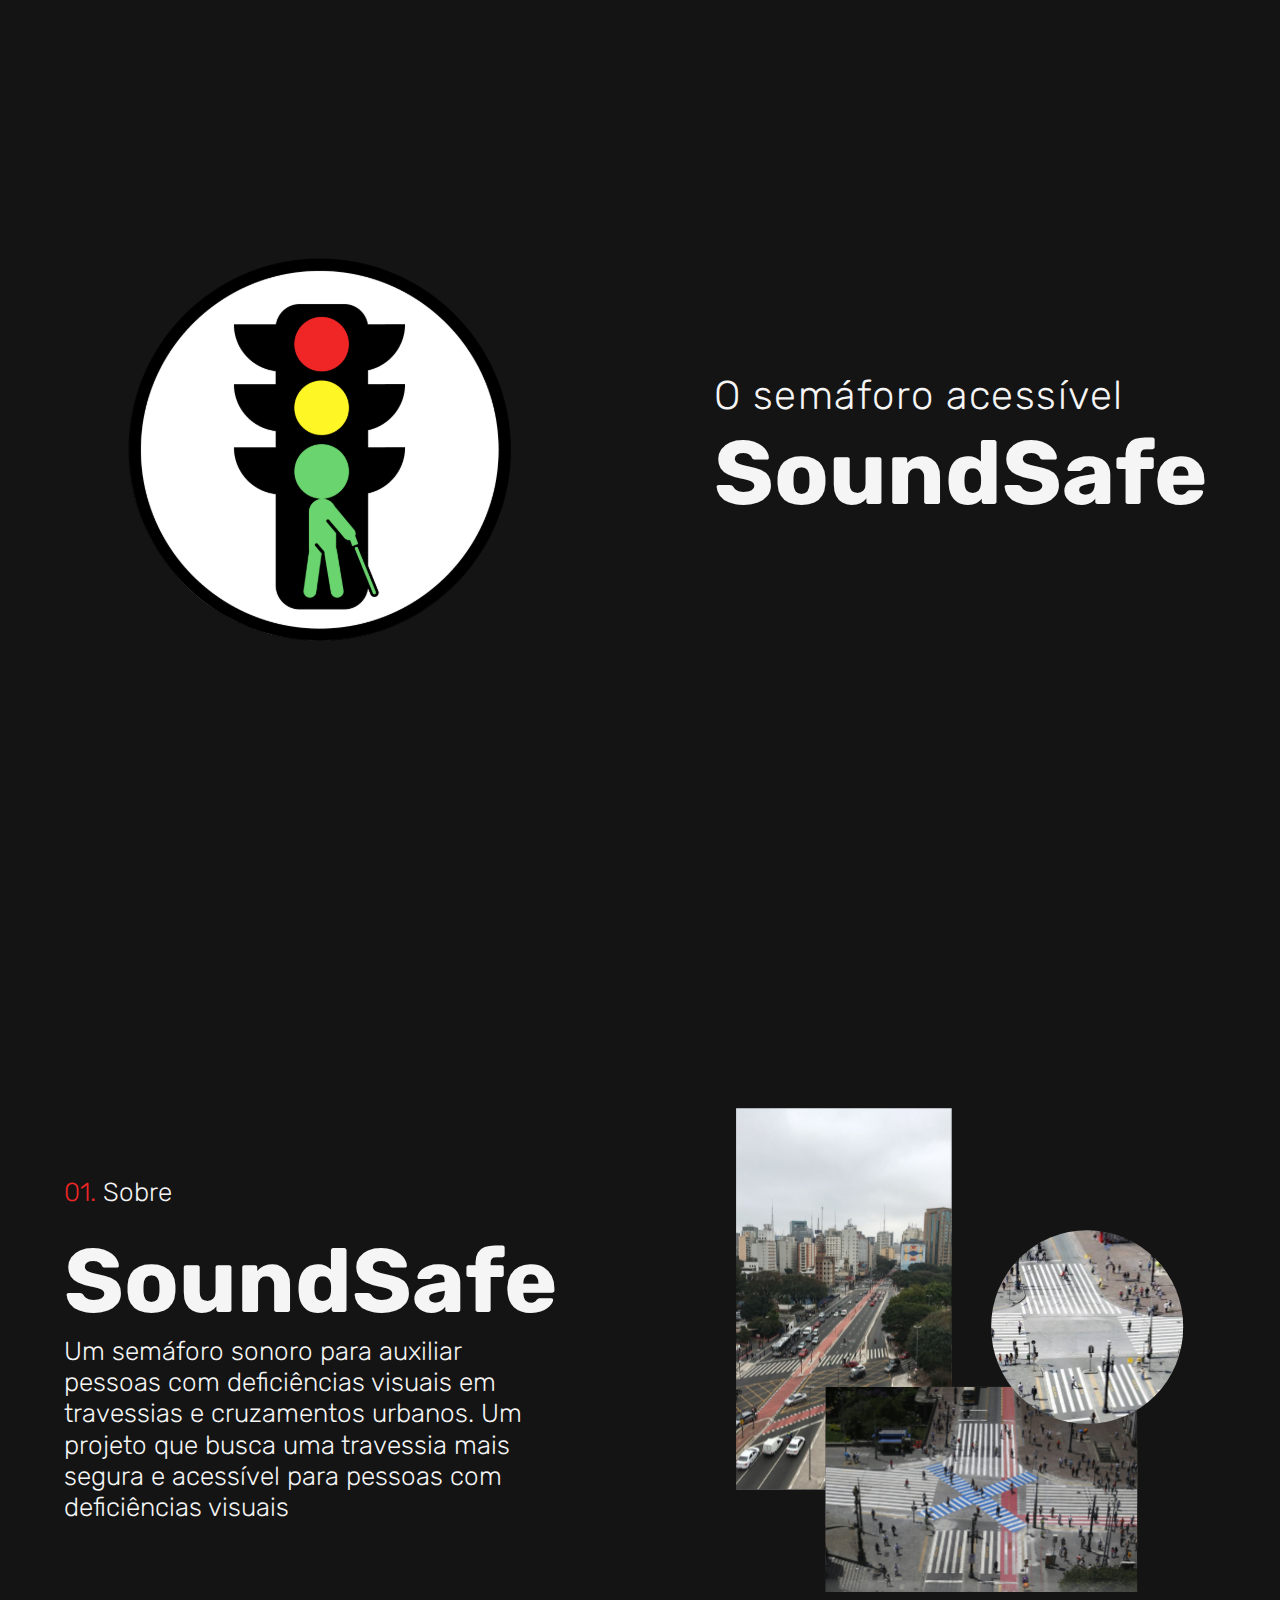
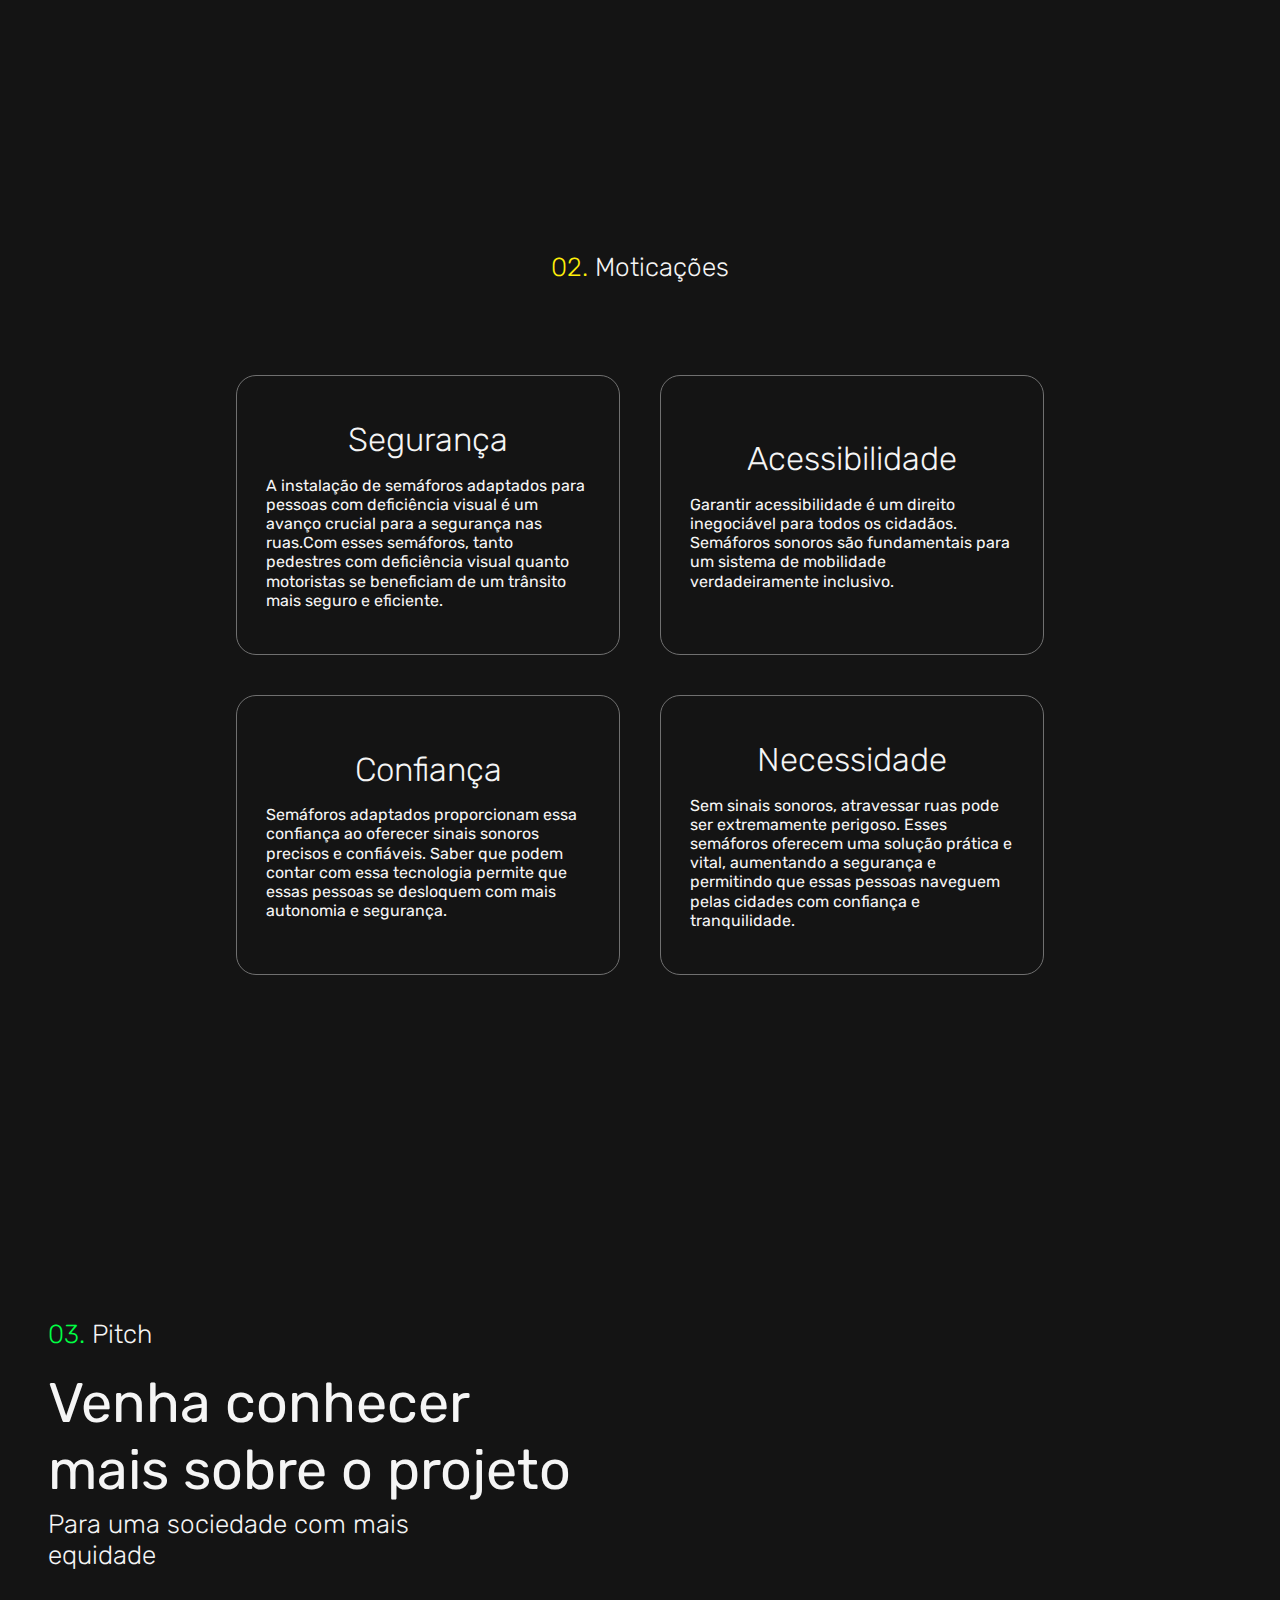
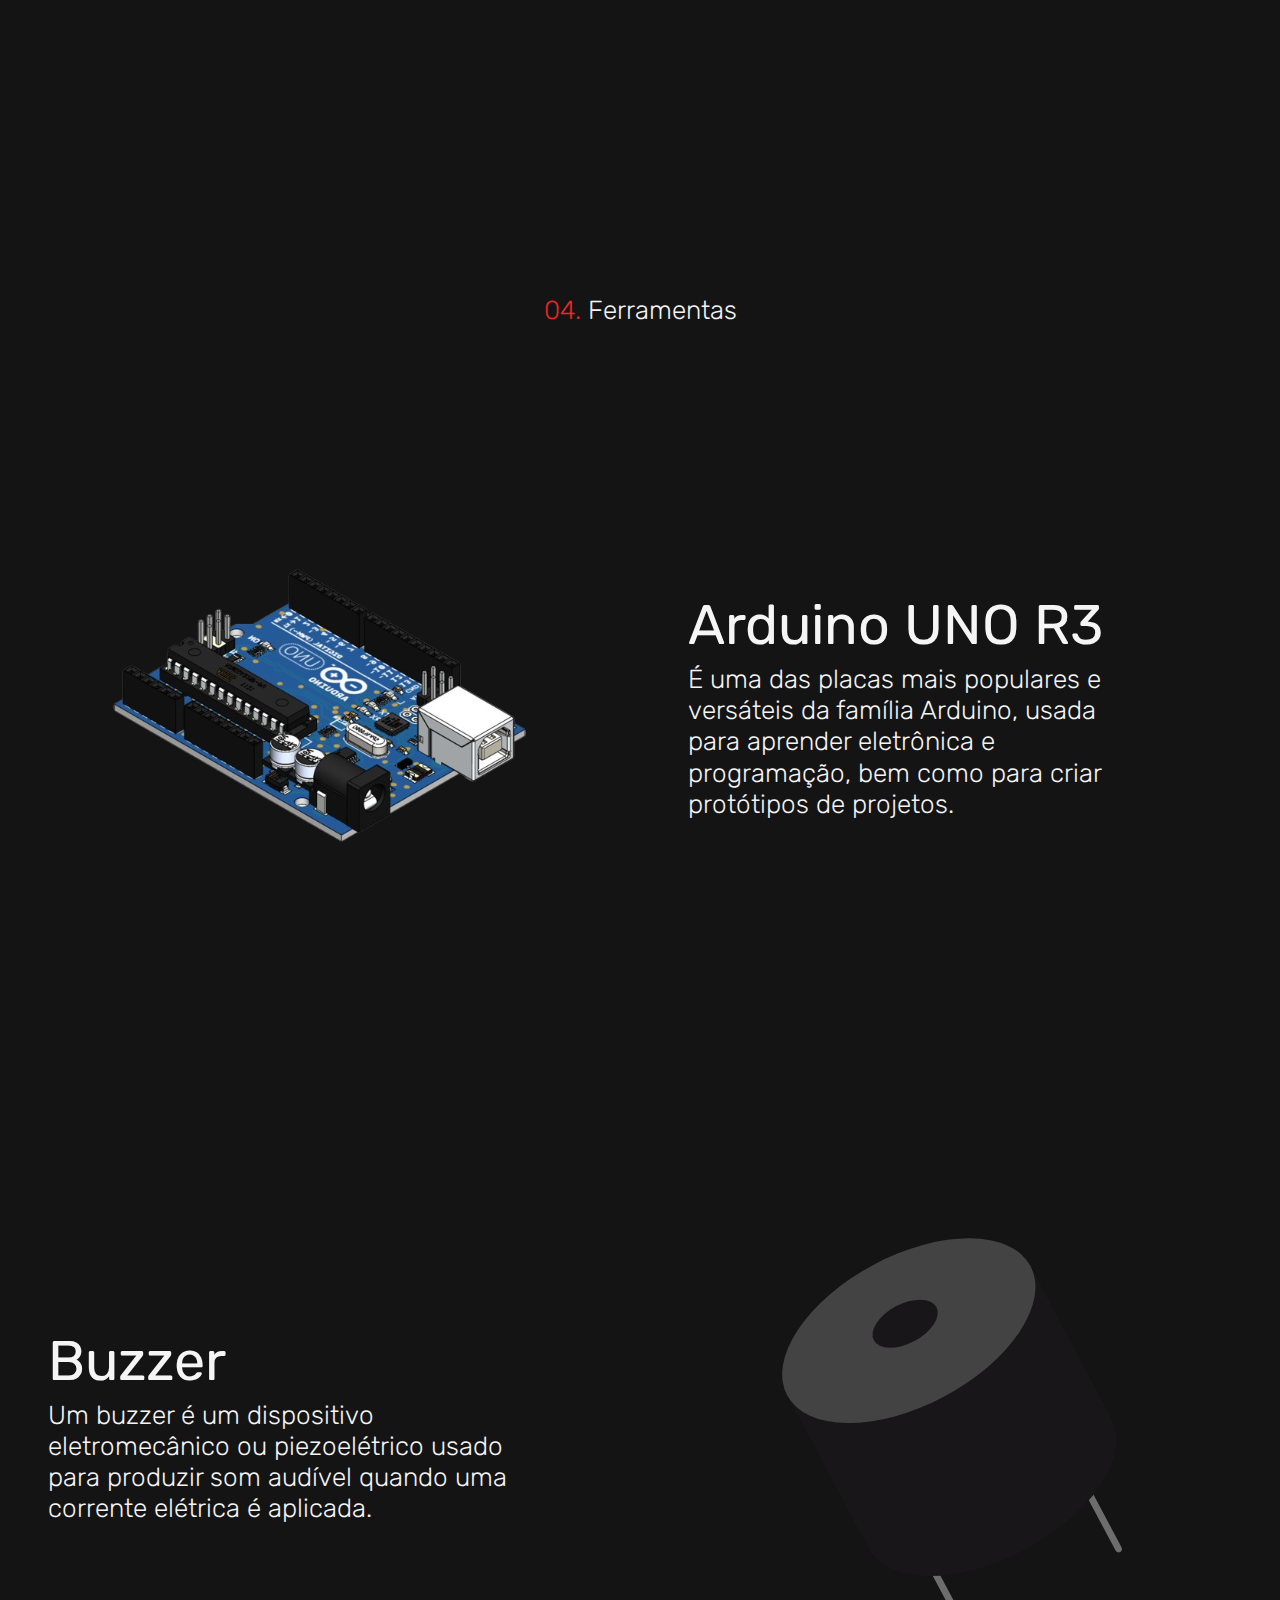
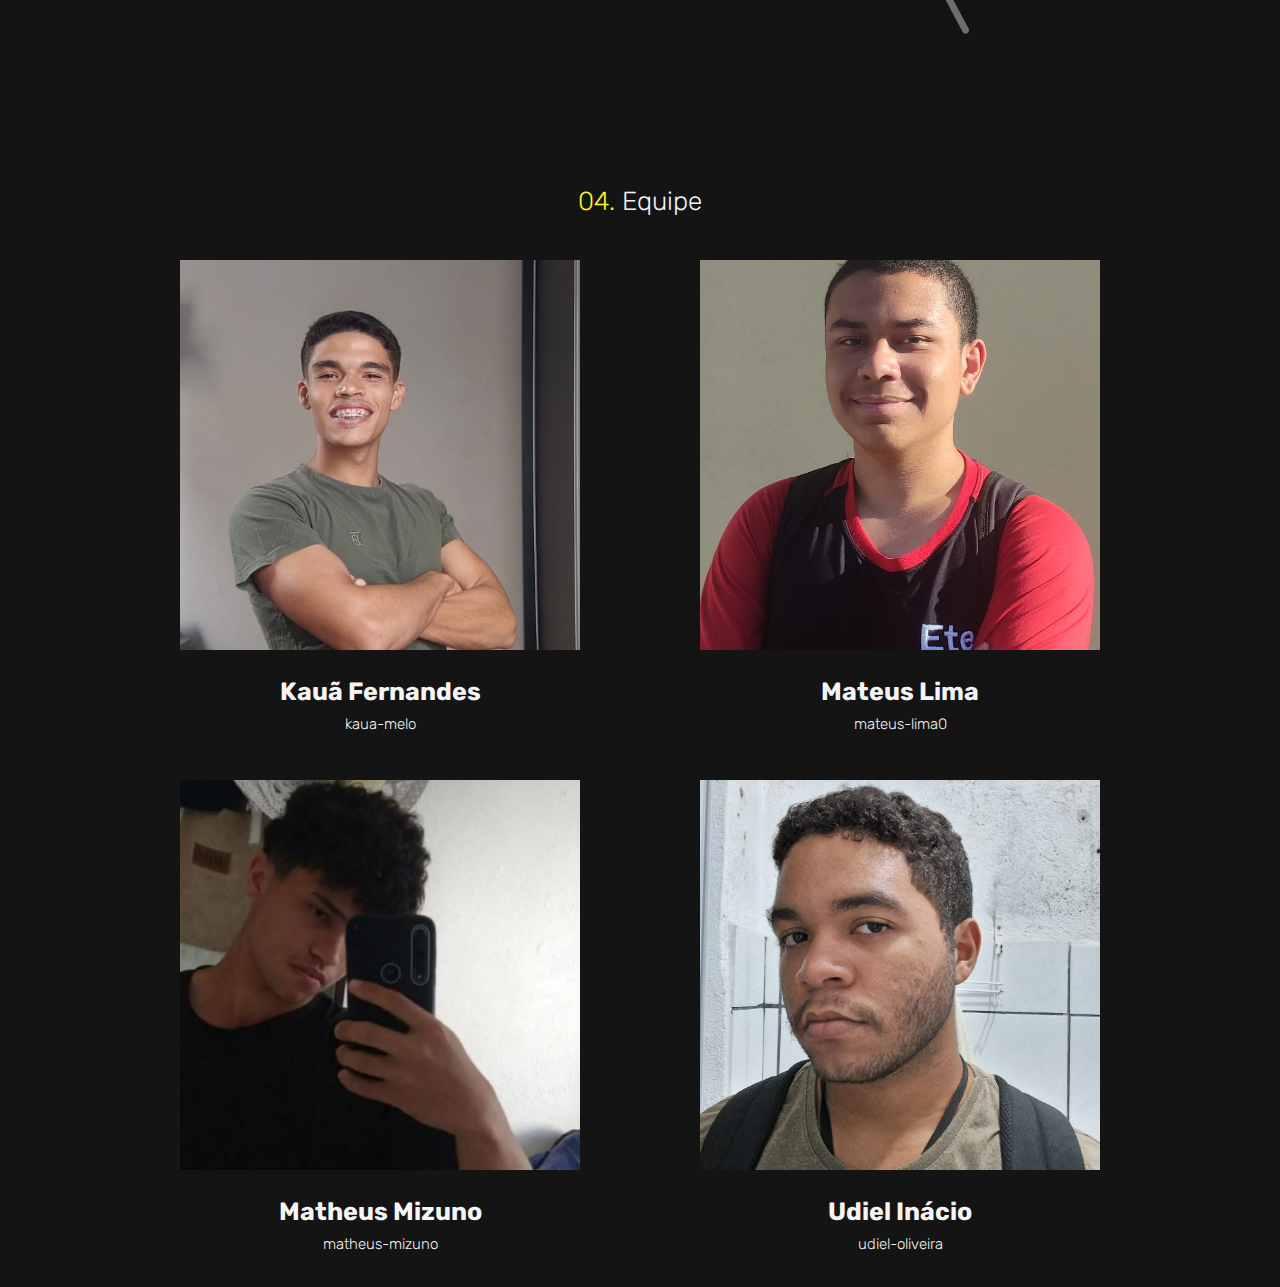
==== commit 49ed4063: "feat: remove banner" ====
--- a/index.html
+++ b/index.html
@@ -136,10 +136,10 @@
     </section>
     <p class="item" style="text-align: center; margin-bottom: 30px;"><span style="color: #FFF626;" class="item">04.</span> Equipe</p>
     <section class="whoWeAre">
-        <div class="imgBackground">
+        <!-- <div class="imgBackground">
             <h2>SOUNDSAFE 🚦</h2>
-            <!-- <img src="assets/background.svg" alt=""> -->
-        </div>
+            <img src="assets/background.svg" alt=""> 
+        </div> -->
         <div class="participantsCards">
             <div class="card-team">
                 <div class="img">
@@ -148,7 +148,7 @@
                 <div class="informations-team">
                     <div class="left">
                         <h3>Kauã Fernandes</h3>
-                        <p>kaua-melo/</p>
+                        <p>kaua-melo</p>
                     </div>
                 </div>
             </div>
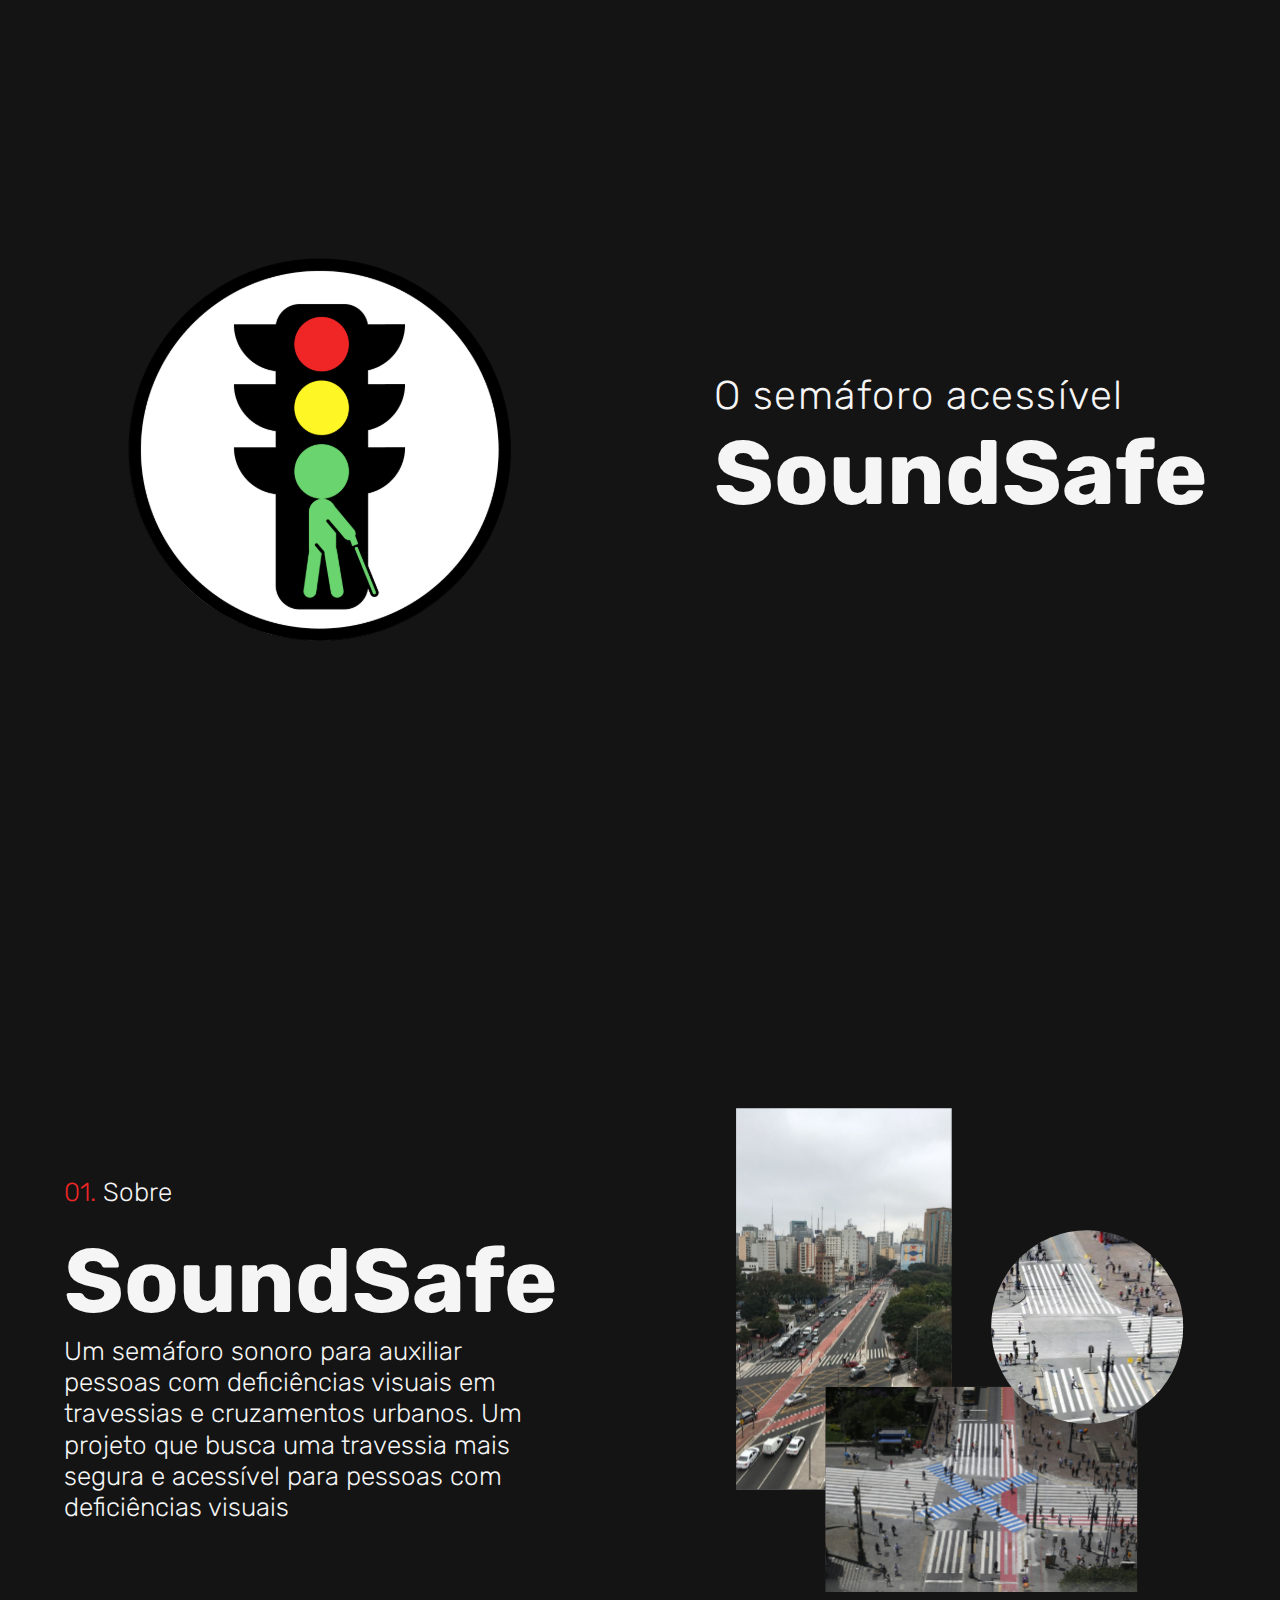
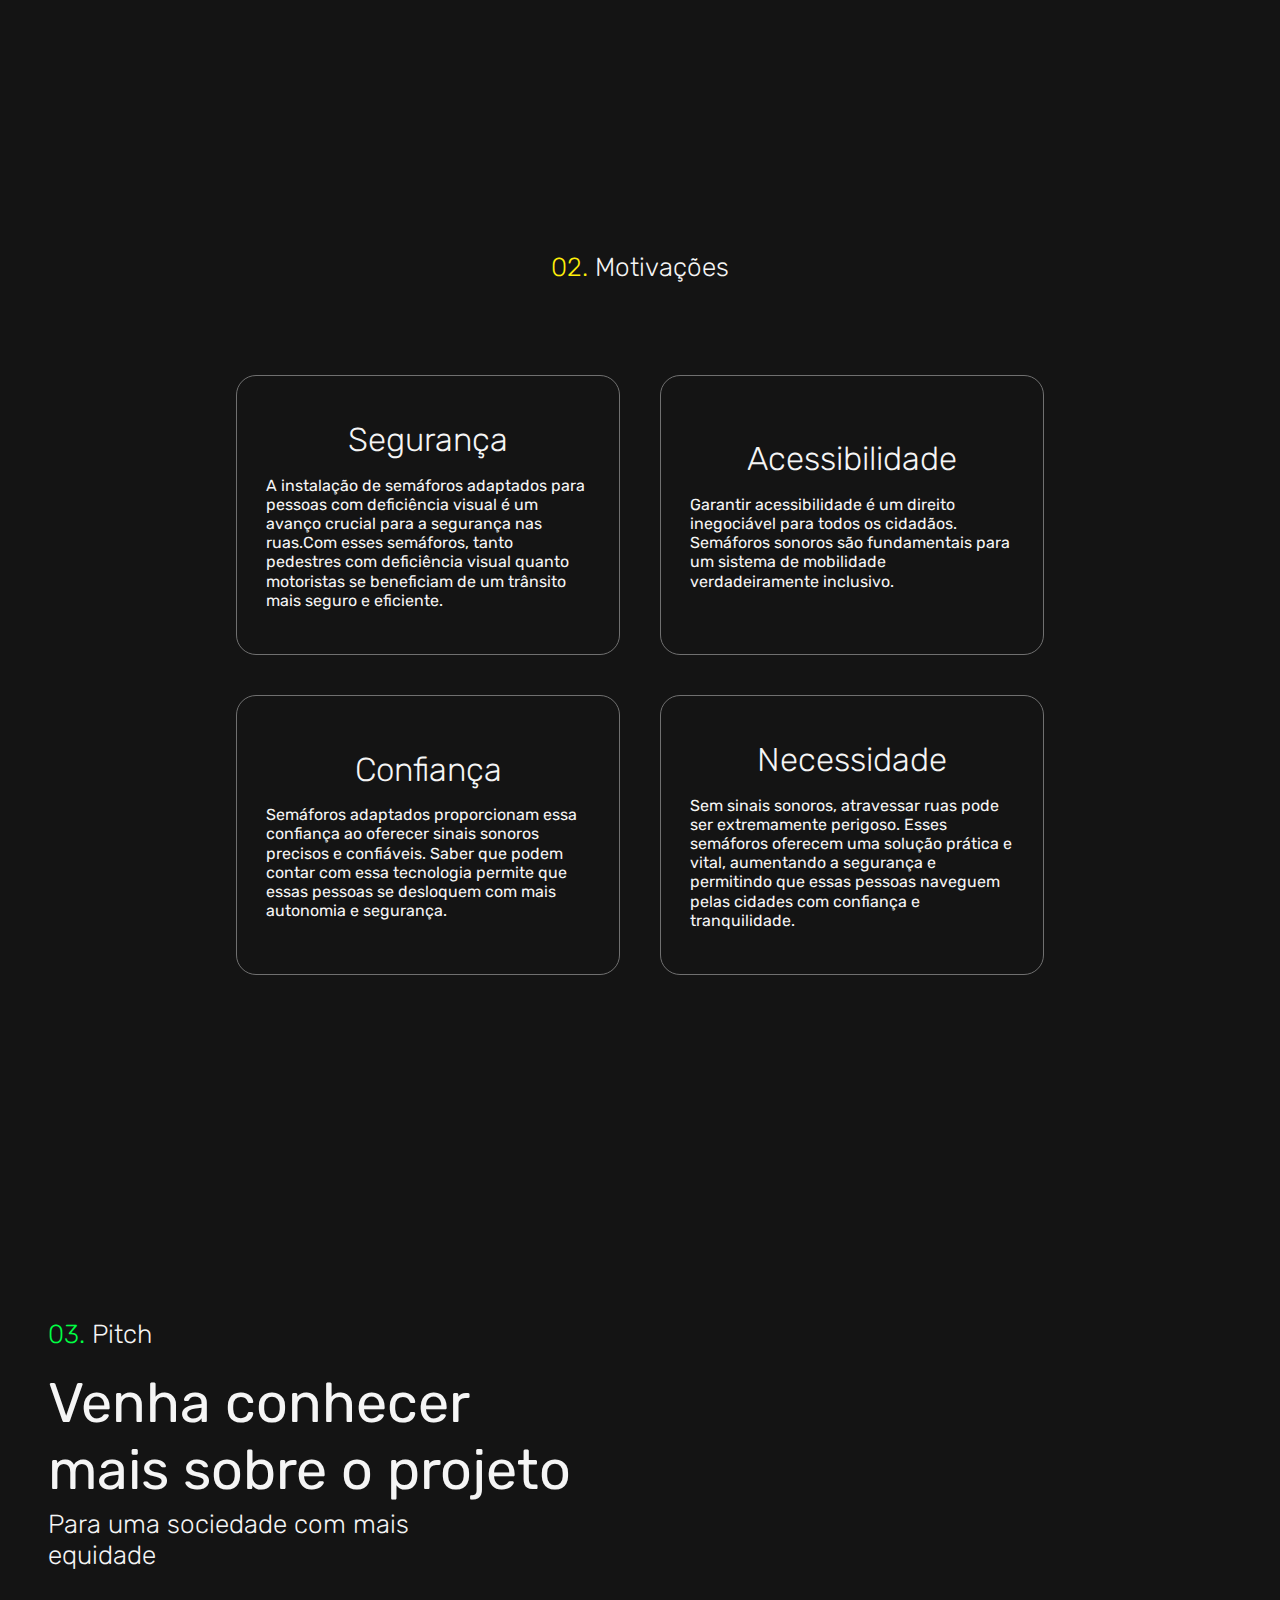
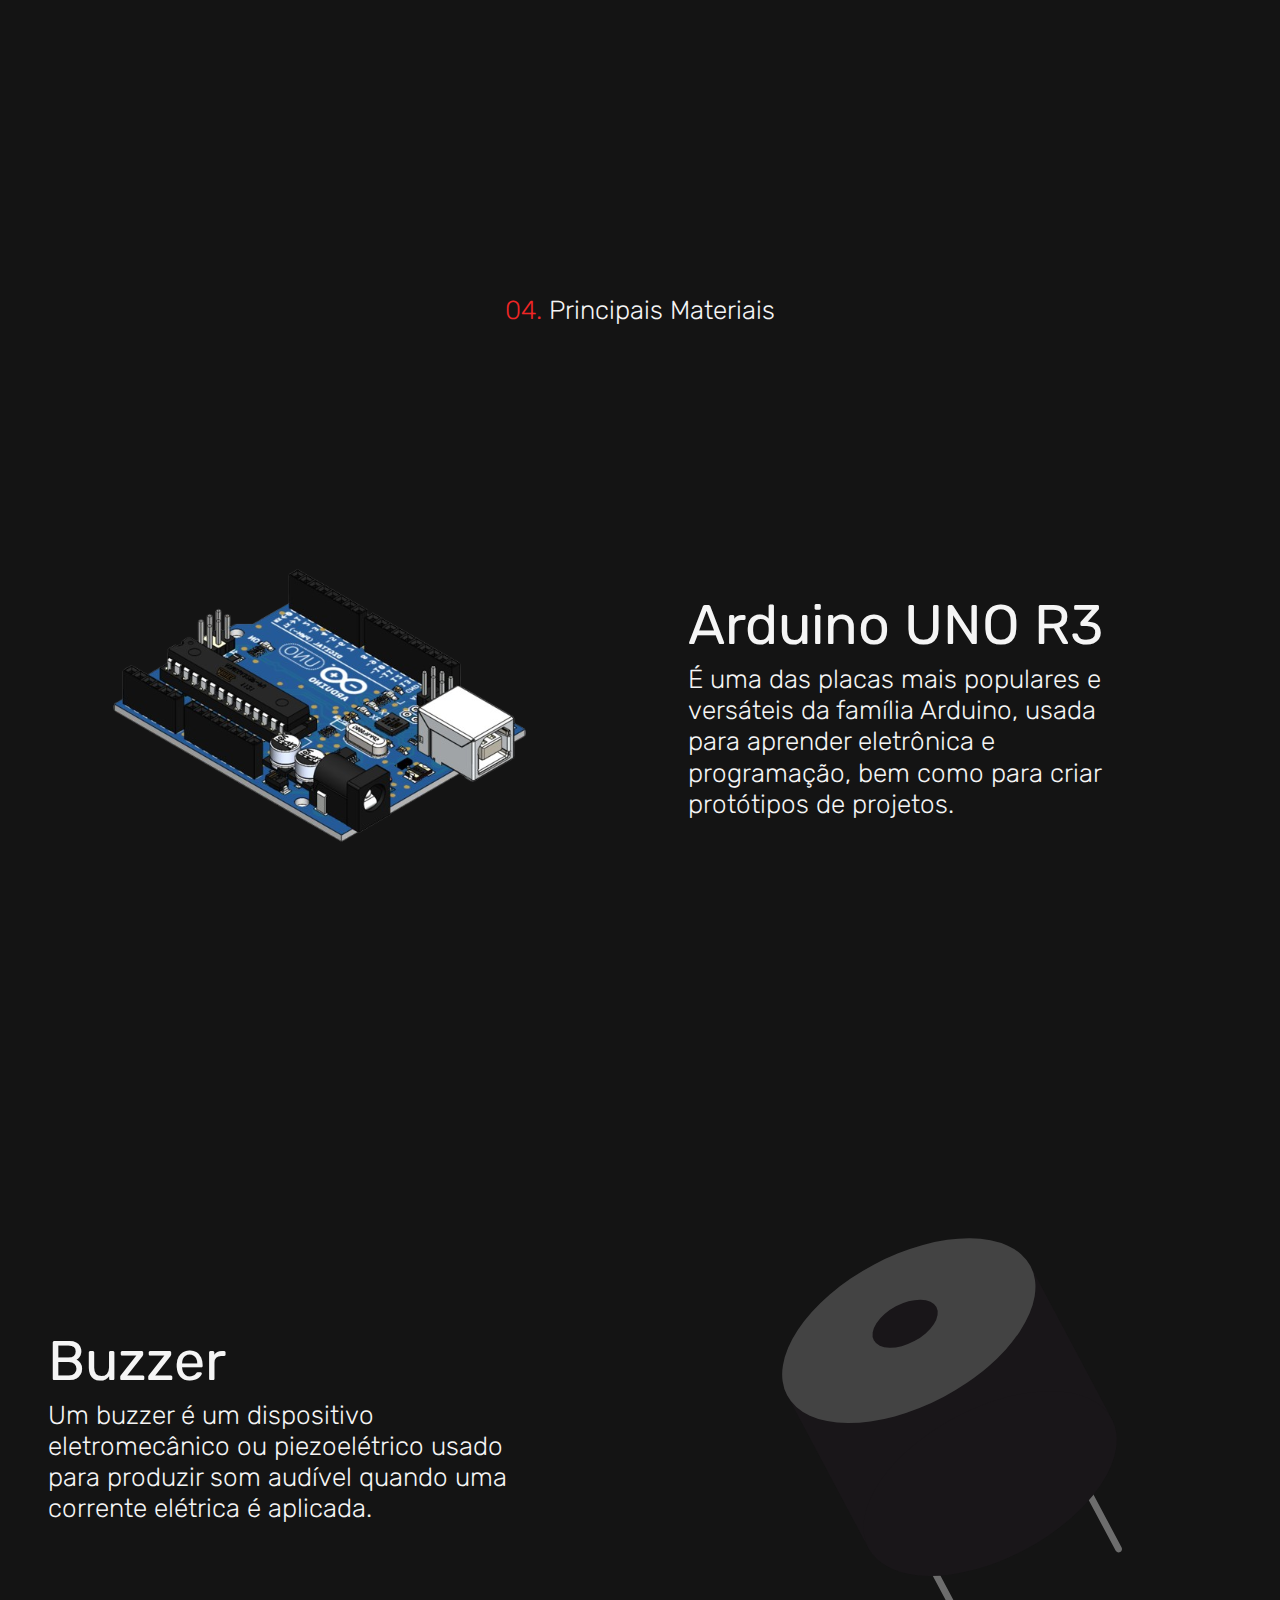
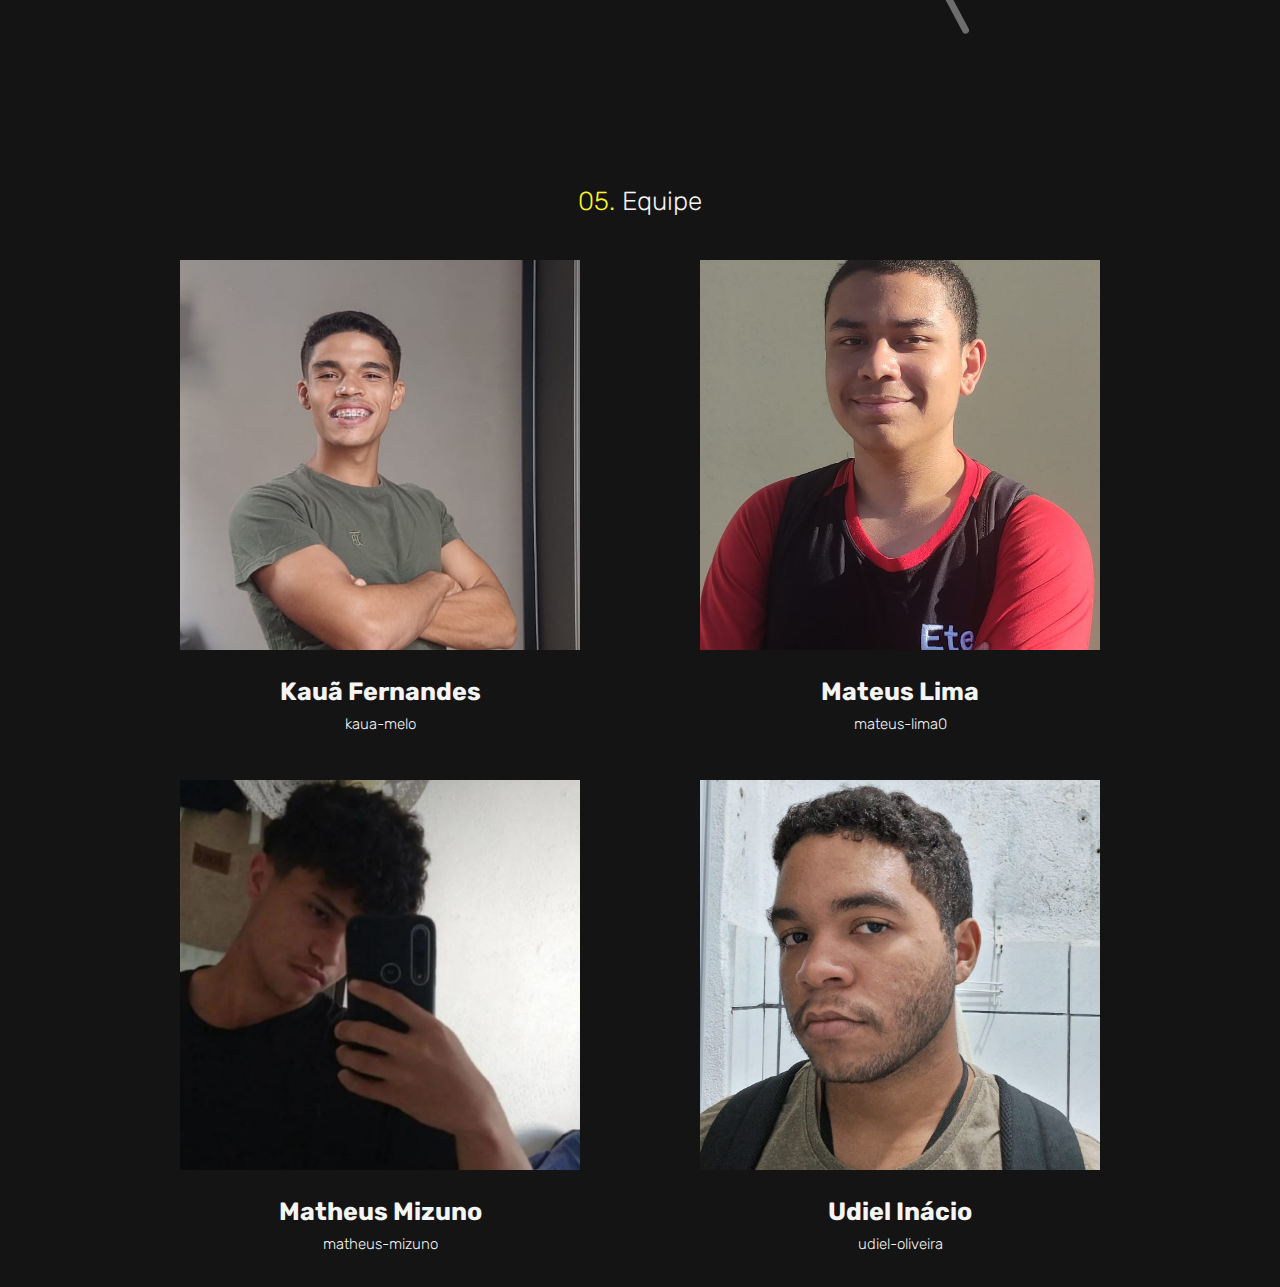
==== commit 161cc33d: "feat: some changes" ====
--- a/index.html
+++ b/index.html
@@ -66,7 +66,7 @@
     </section>
     
     <section class="cards" id="motivação">
-        <div class="title-mot"> <p class="item" style="text-align: center;"><span style="color: #ffef09;" class="item">02.</span> Moticações</p></div>
+        <div class="title-mot"> <p class="item" style="text-align: center;"><span style="color: #ffef09;" class="item">02.</span> Motivações</p></div>
        <div class="container-card1">
         <div class="cards-mot">
             <h4 class="title-card">Segurança</h4>
@@ -105,7 +105,7 @@
             </div>
         </div>
     </section>
-    <p class="item" style="text-align: center;"><span style="color: #F02626;" class="item">04.</span> Ferramentas</p>
+    <p class="item" style="text-align: center;"><span style="color: #F02626;" class="item">04.</span> Principais Materiais</p>
     <section class="global-container invert">
         <div class="container">
             <img src="assets/arduino.svg" alt="Imagem do microcontrolador arduino UNO R3" class="image" />
@@ -134,7 +134,7 @@
             <img src="assets/buzzer.svg" alt="Imagem do componente buzzer" class="image" />
         </div>
     </section>
-    <p class="item" style="text-align: center; margin-bottom: 30px;"><span style="color: #FFF626;" class="item">04.</span> Equipe</p>
+    <p class="item" style="text-align: center; margin-bottom: 30px;"><span style="color: #FFF626;" class="item">05.</span> Equipe</p>
     <section class="whoWeAre">
         <!-- <div class="imgBackground">
             <h2>SOUNDSAFE 🚦</h2>
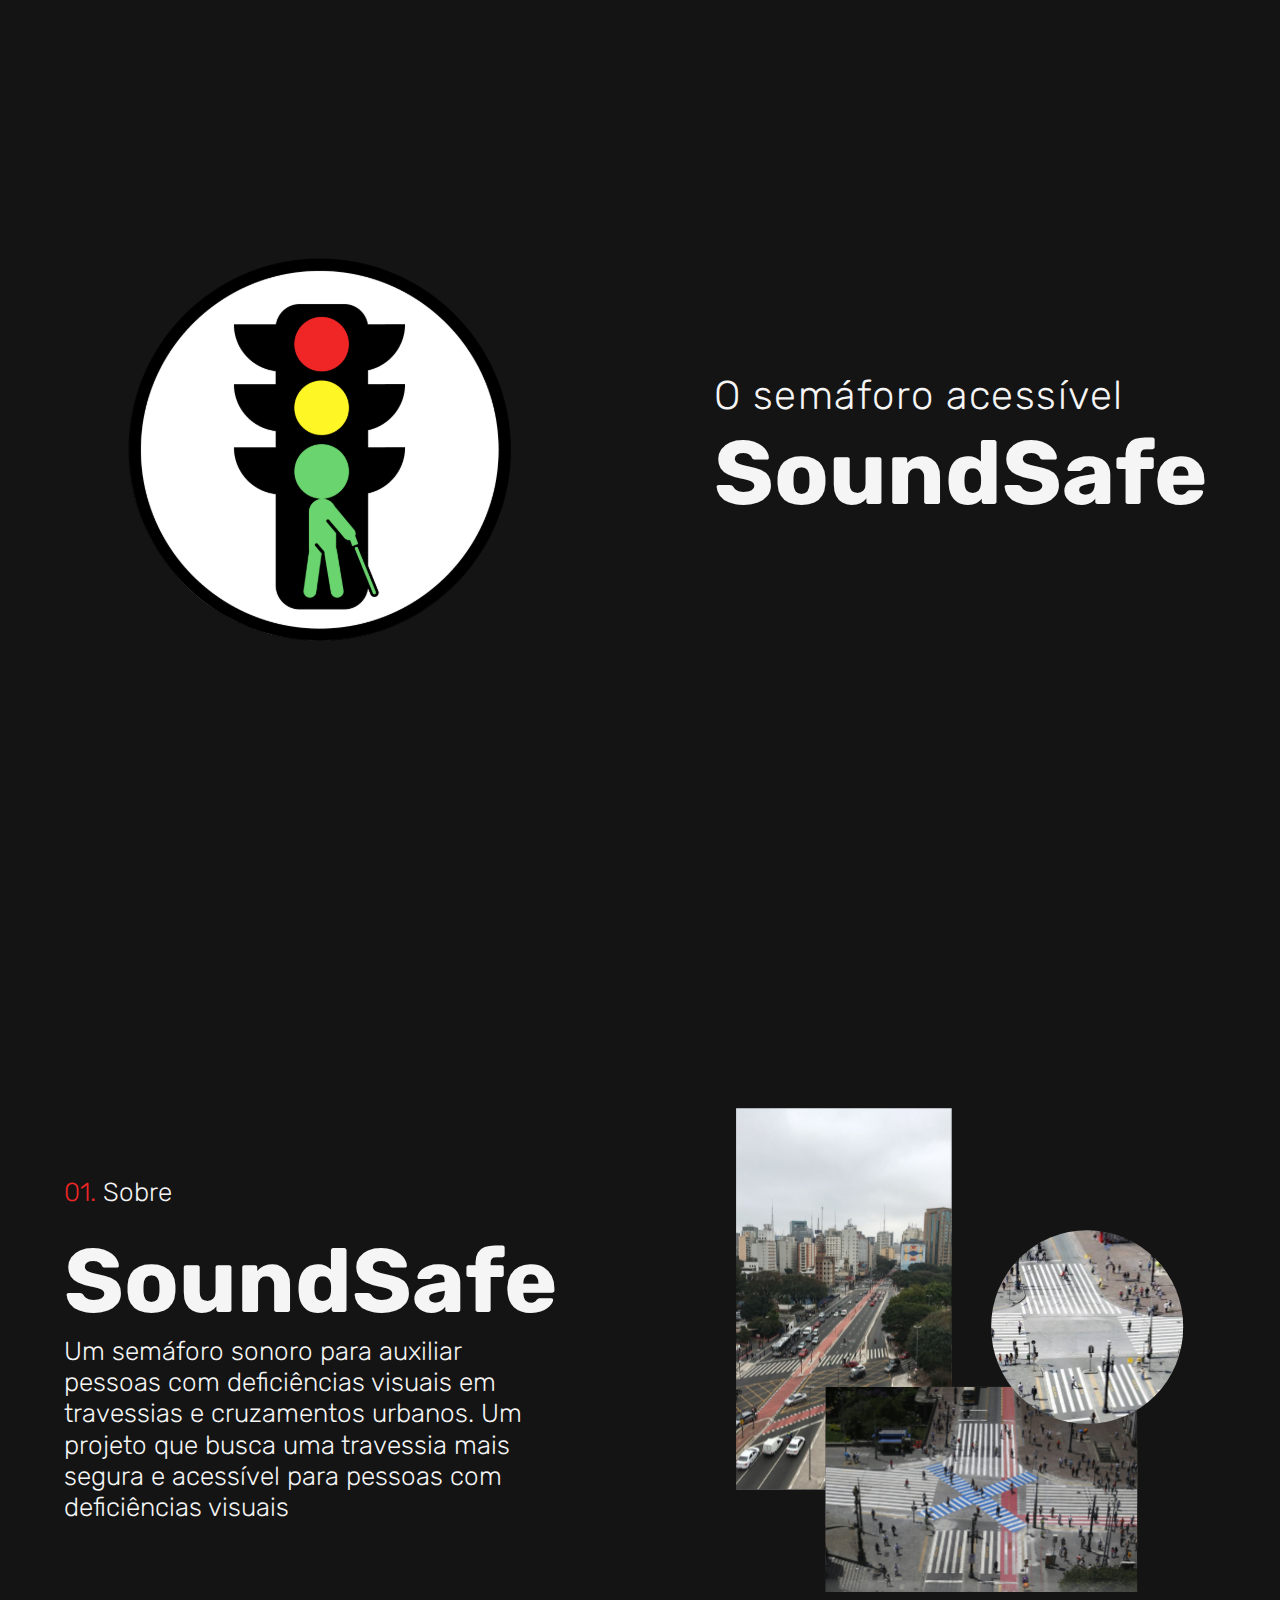
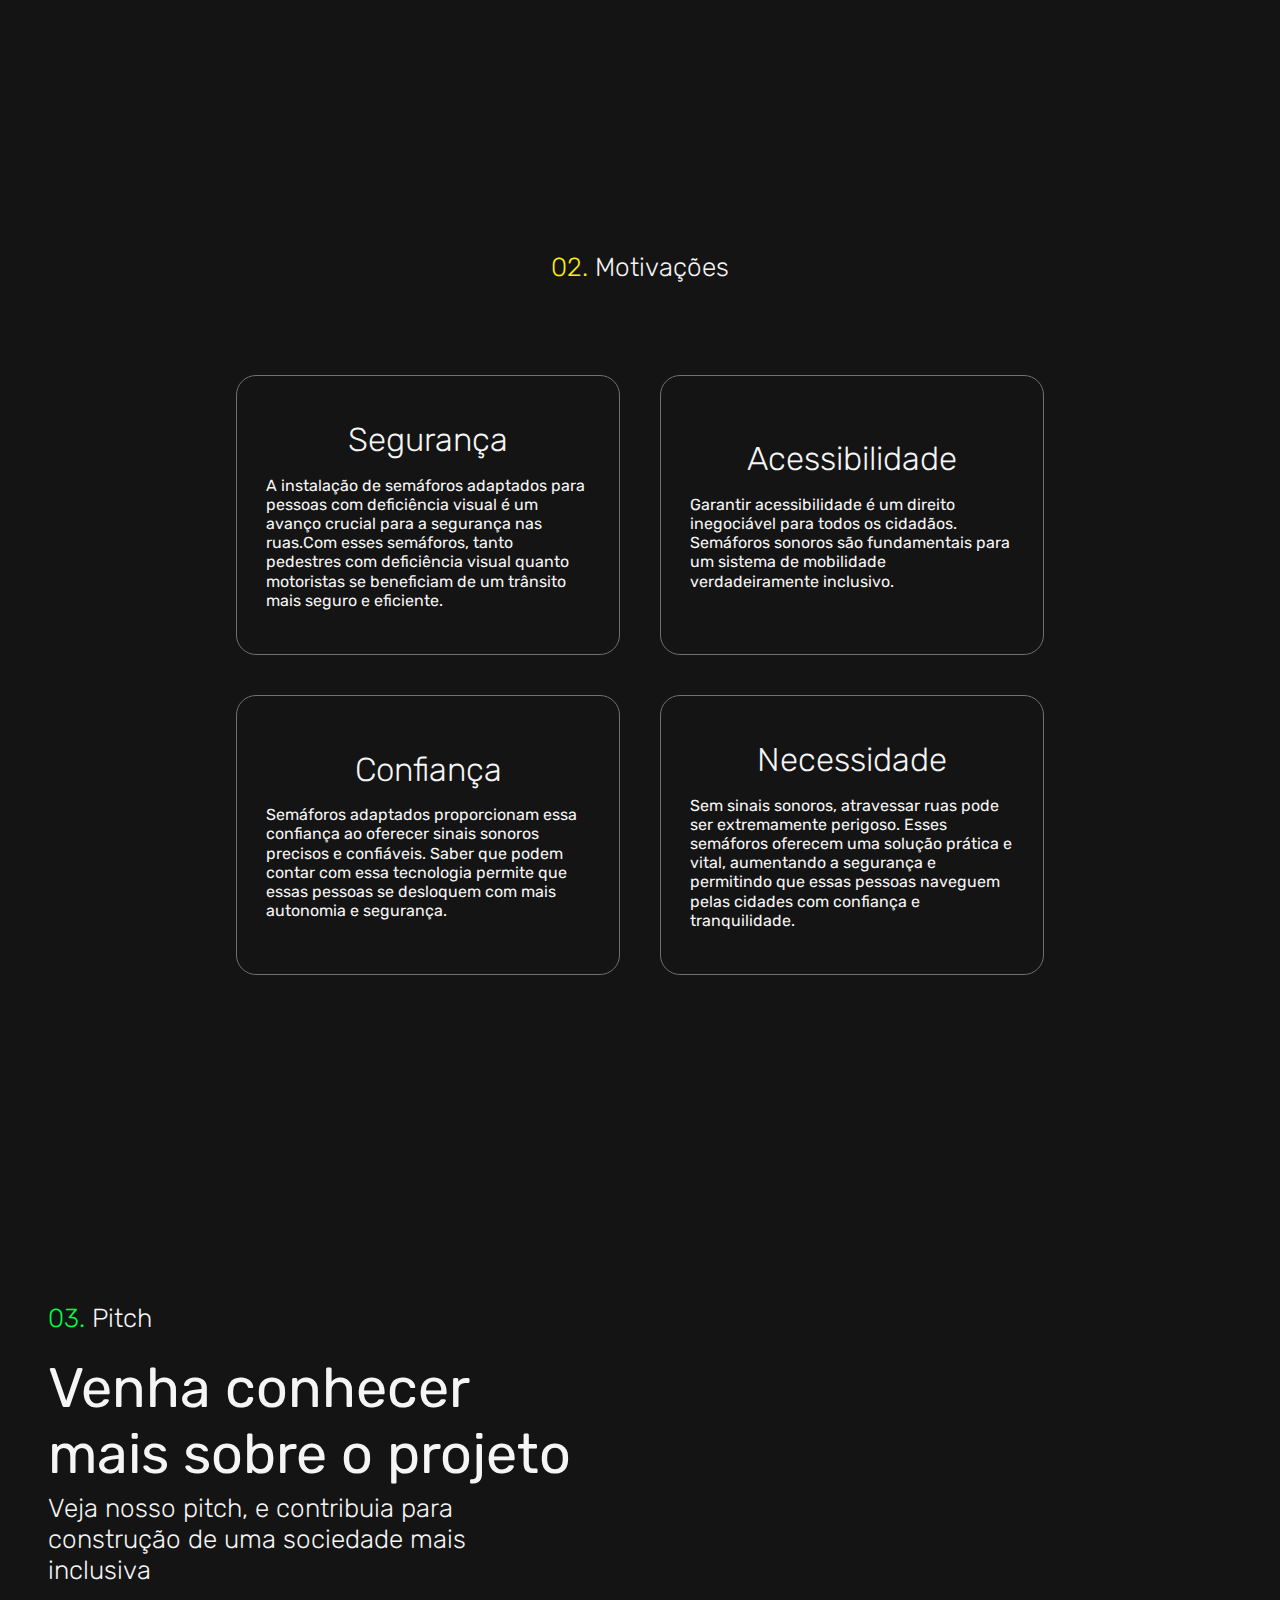
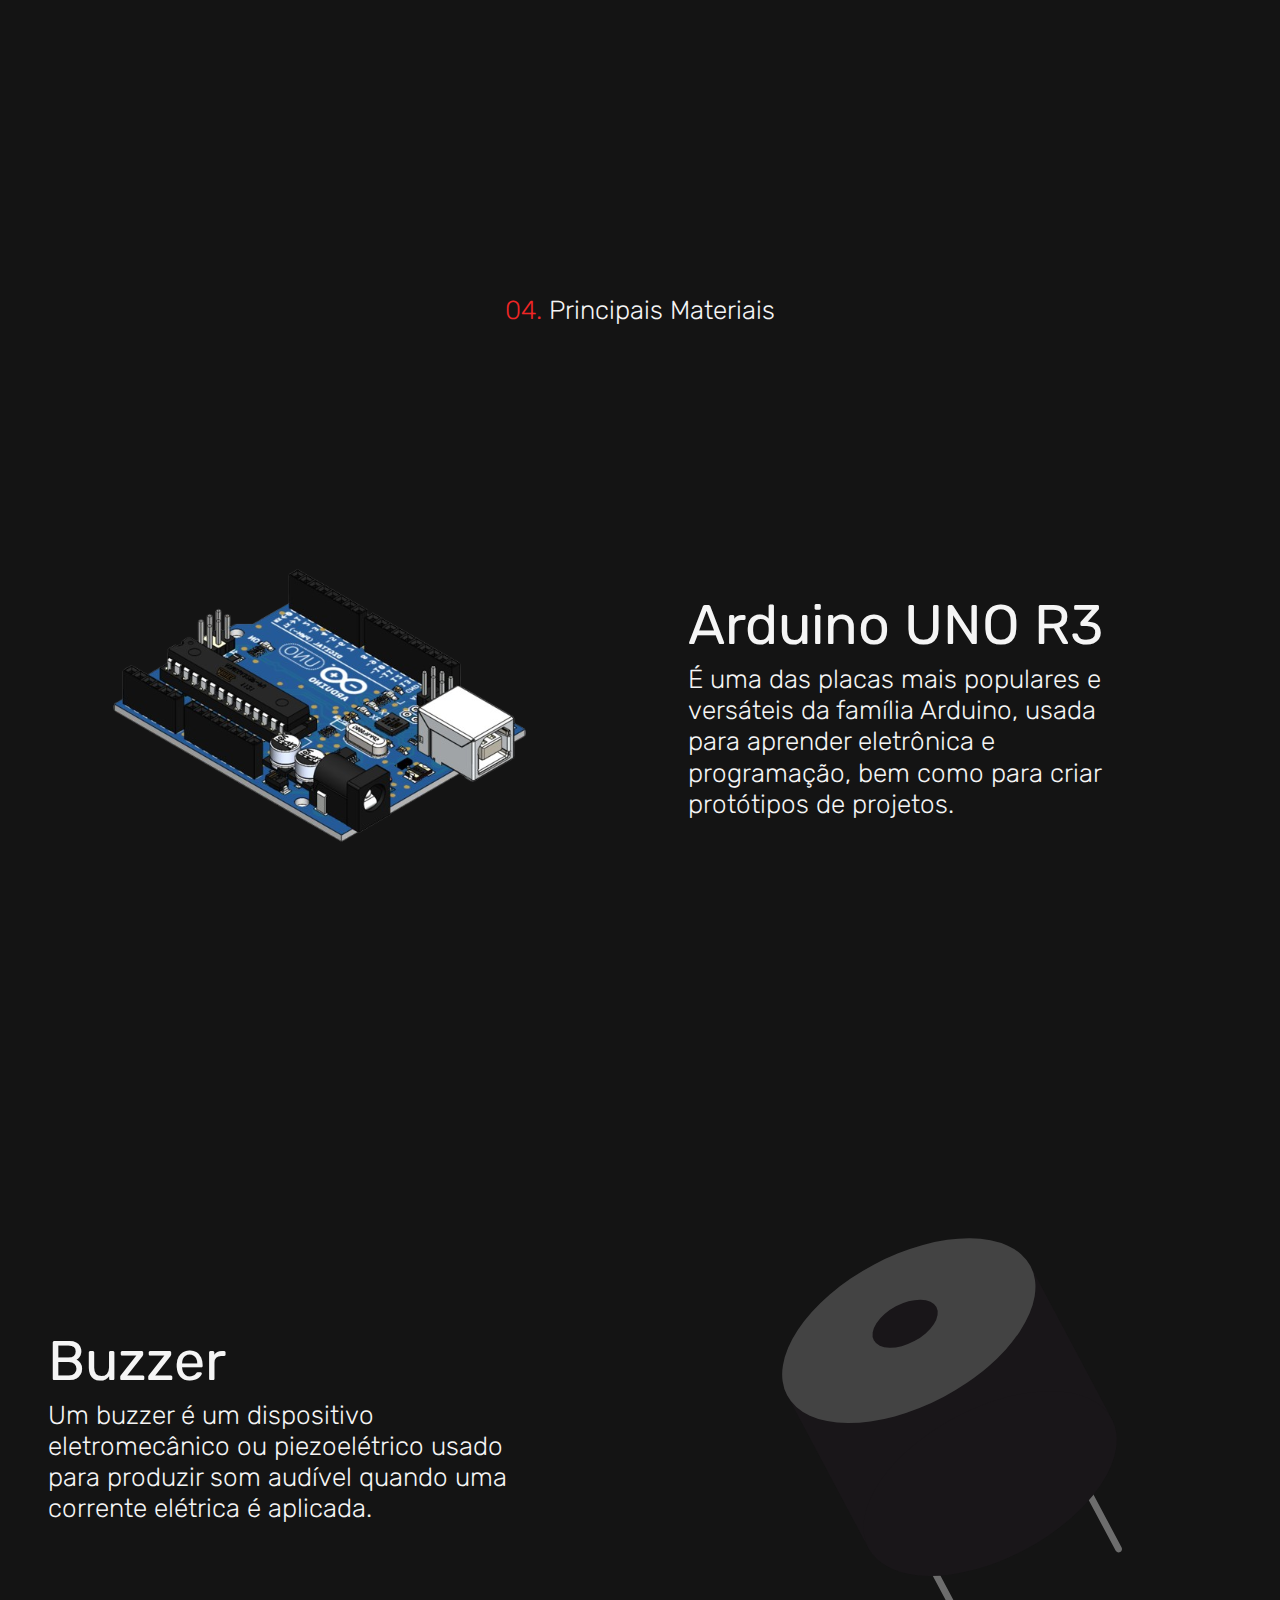
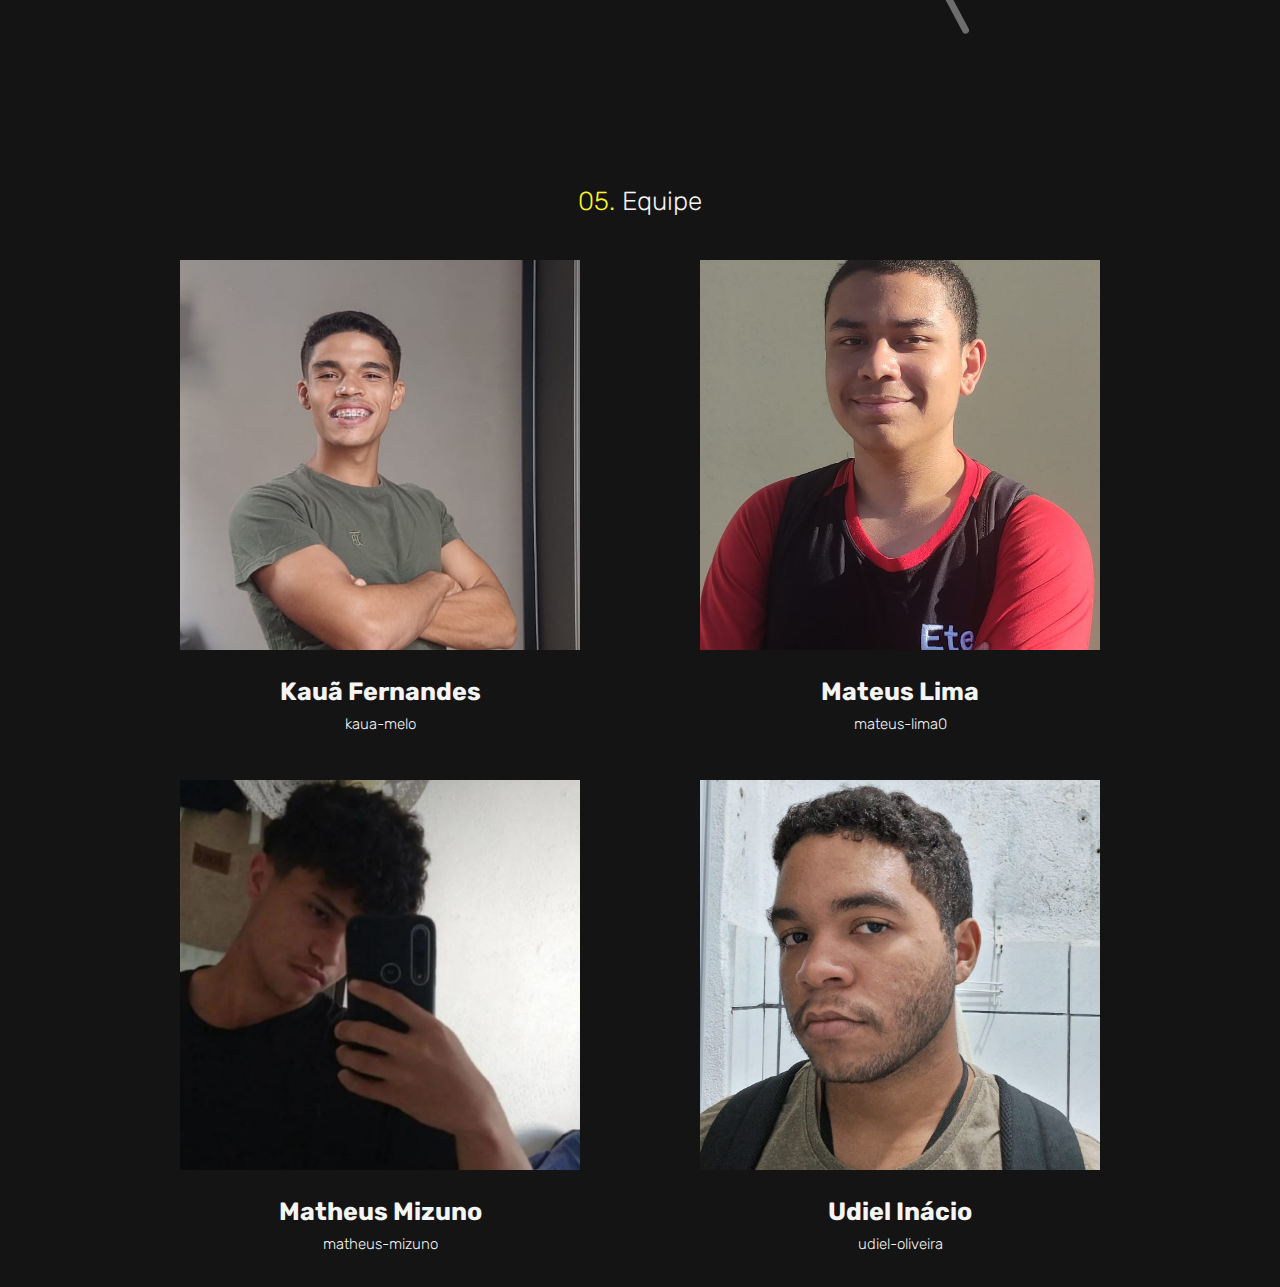
==== commit 0f676bed: "feat: sla" ====
--- a/index.html
+++ b/index.html
@@ -93,7 +93,7 @@
             <div class="informations-pitch">
                 <p class="item"><span style="color: #00ff44;" class="item">03.</span> Pitch</span></p>
                 <h3 class="title">Venha conhecer<br>mais sobre o projeto</h3>
-                <p class="text">Para uma sociedade com mais equidade </p>
+                <p class="text">Veja nosso pitch, e contribuia para construção de uma sociedade mais inclusiva</p>
             </div>
         </div>
         <div class="pitch-player">
--- a/Styles/home.css
+++ b/Styles/home.css
@@ -456,7 +456,18 @@
 }
 /* Monitores acima do meu*/
 @media(min-width:1366px ){
-
+    .cards-mot{
+        width: 30%; 
+        height: 280px;
+        border: 1px solid #707070;
+        border-radius: 20px;
+        display: flex;
+        flex-direction: column;
+        justify-content: center;
+        align-items: center;
+        margin: 40px;
+       
+    }
 }
 
 @media(max-width: 600px){
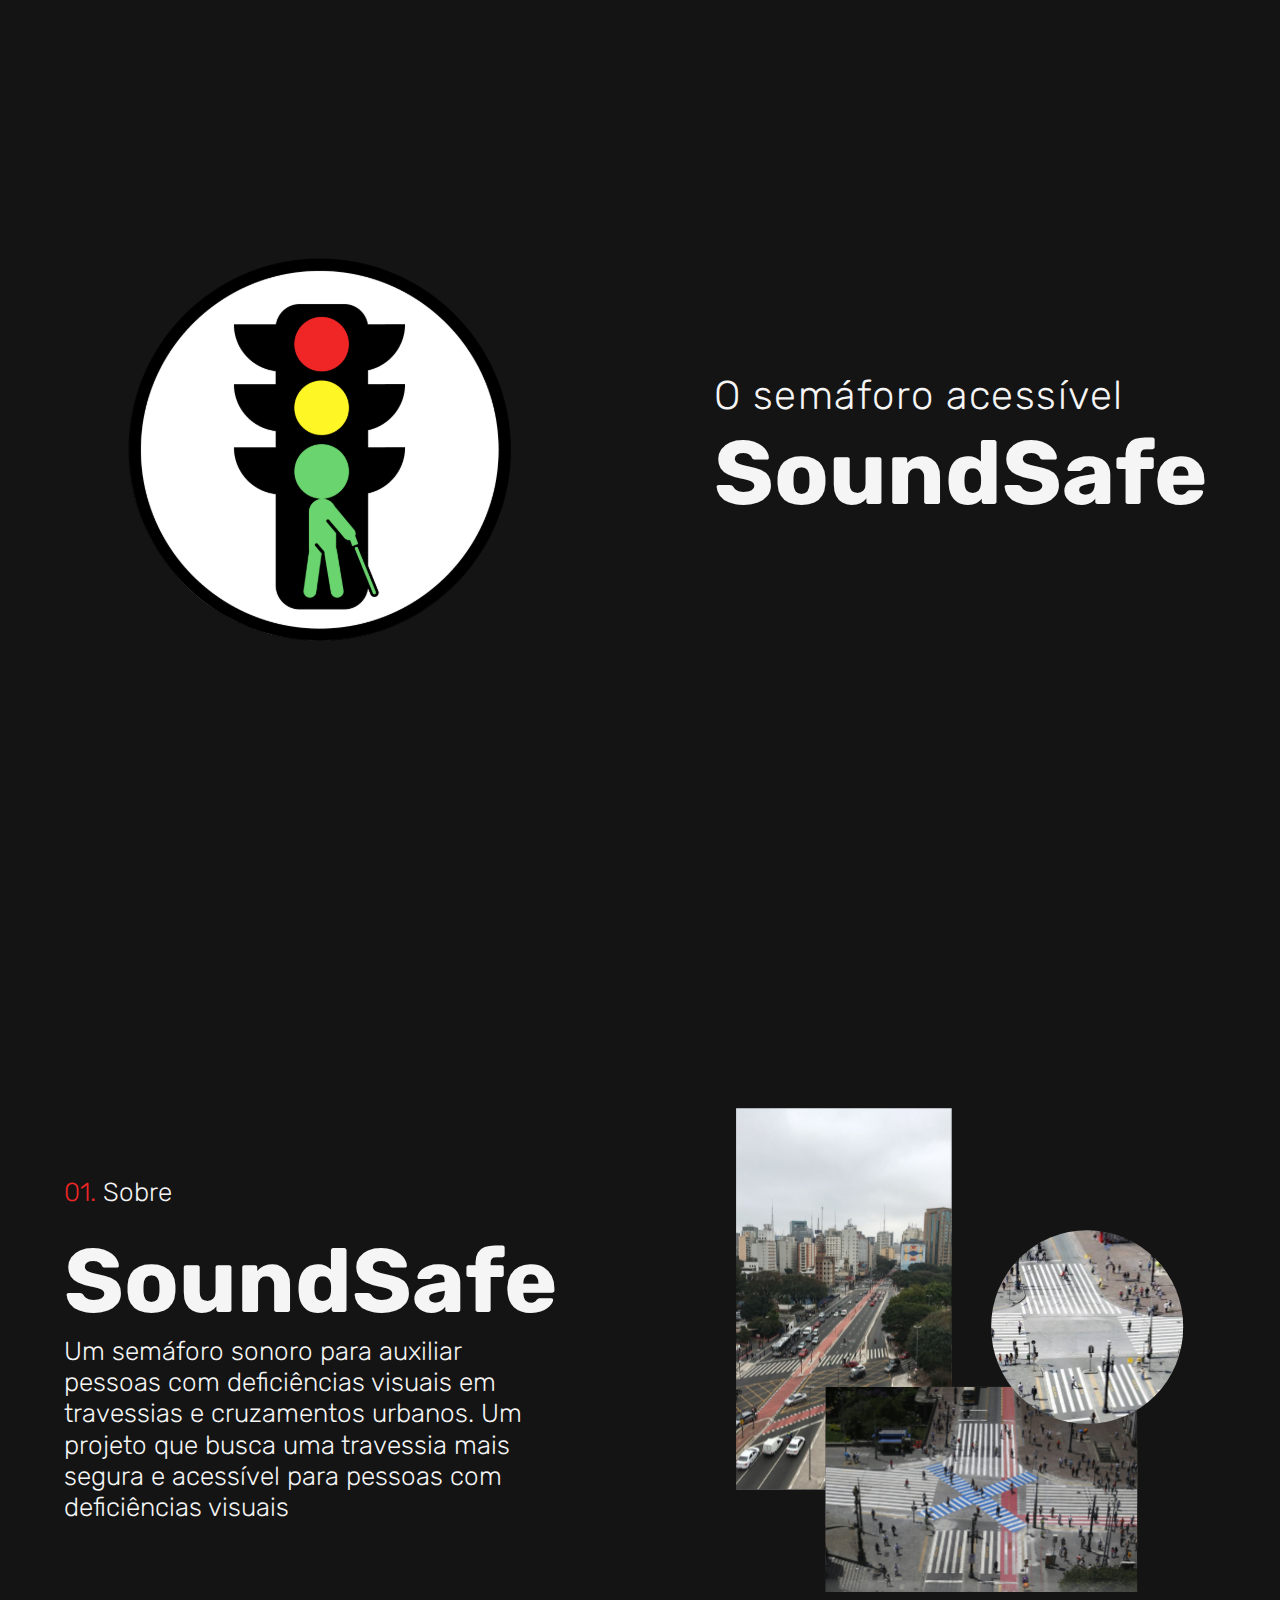
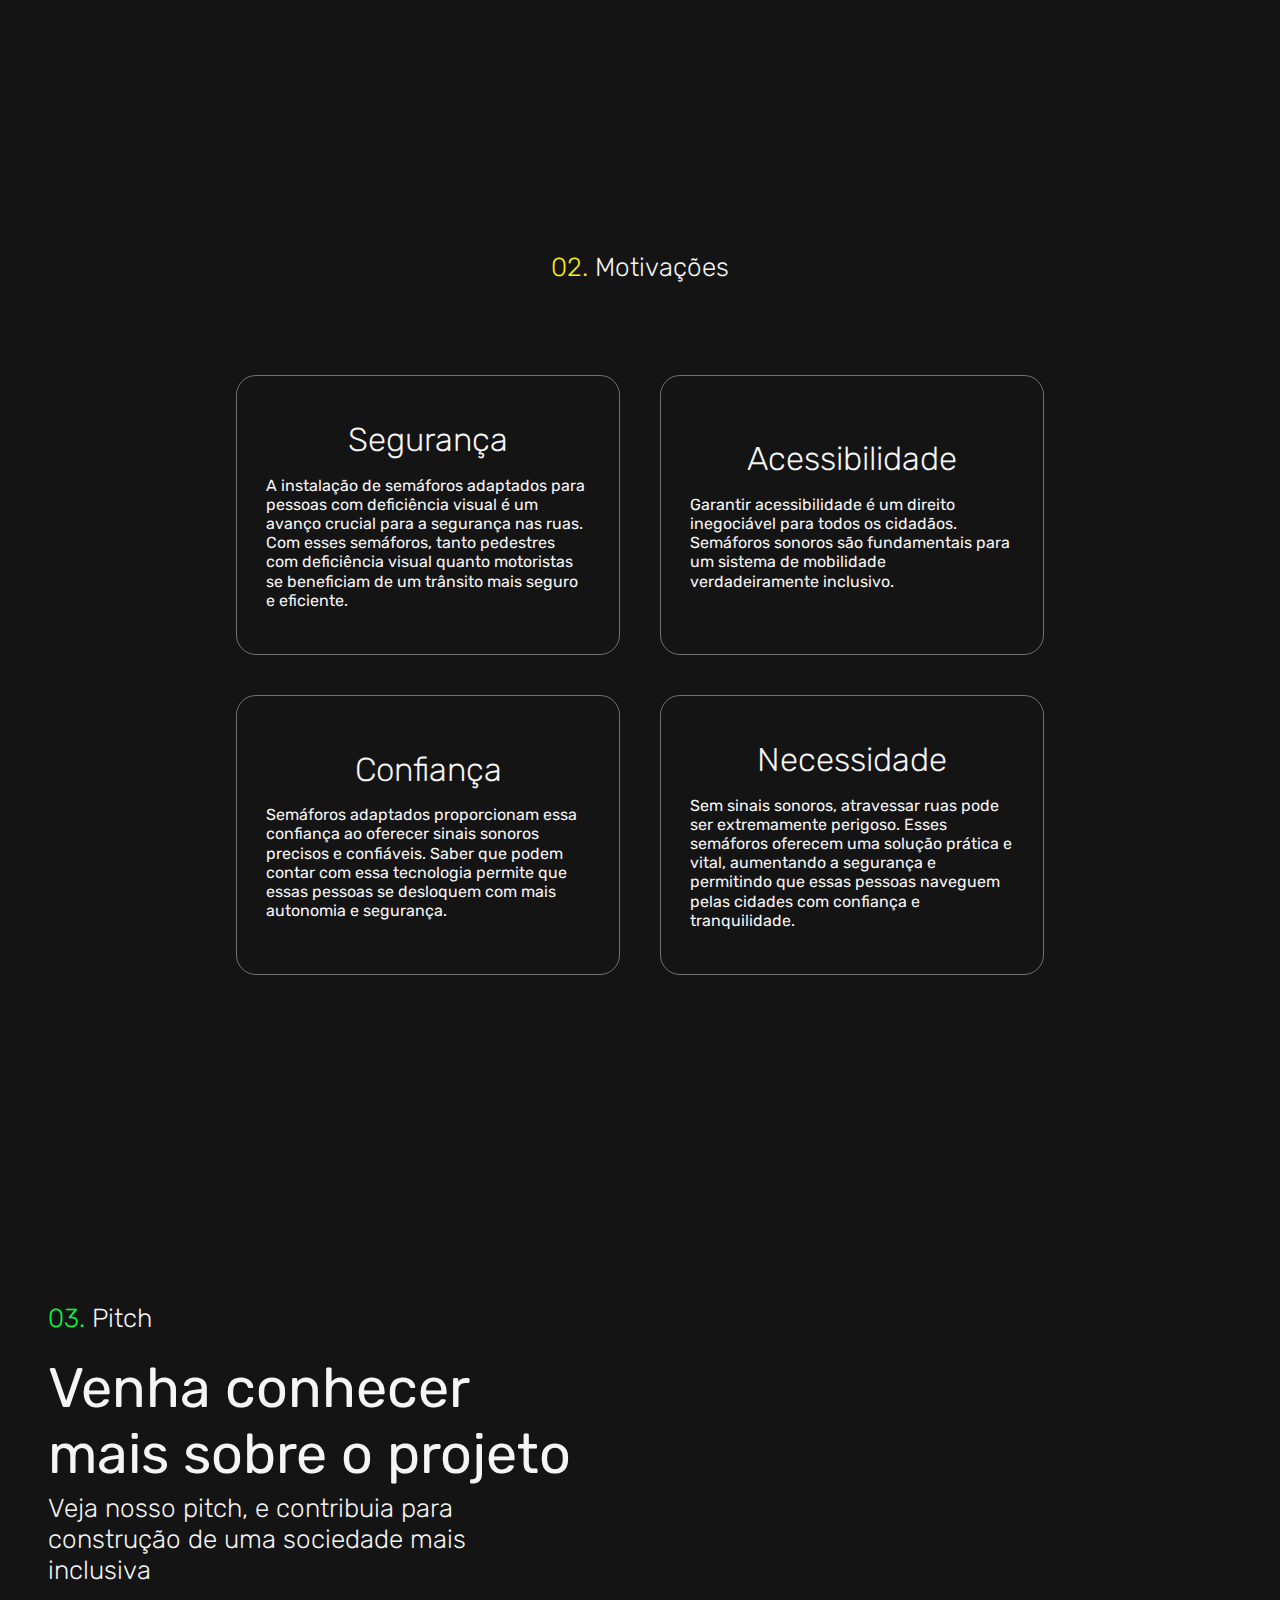
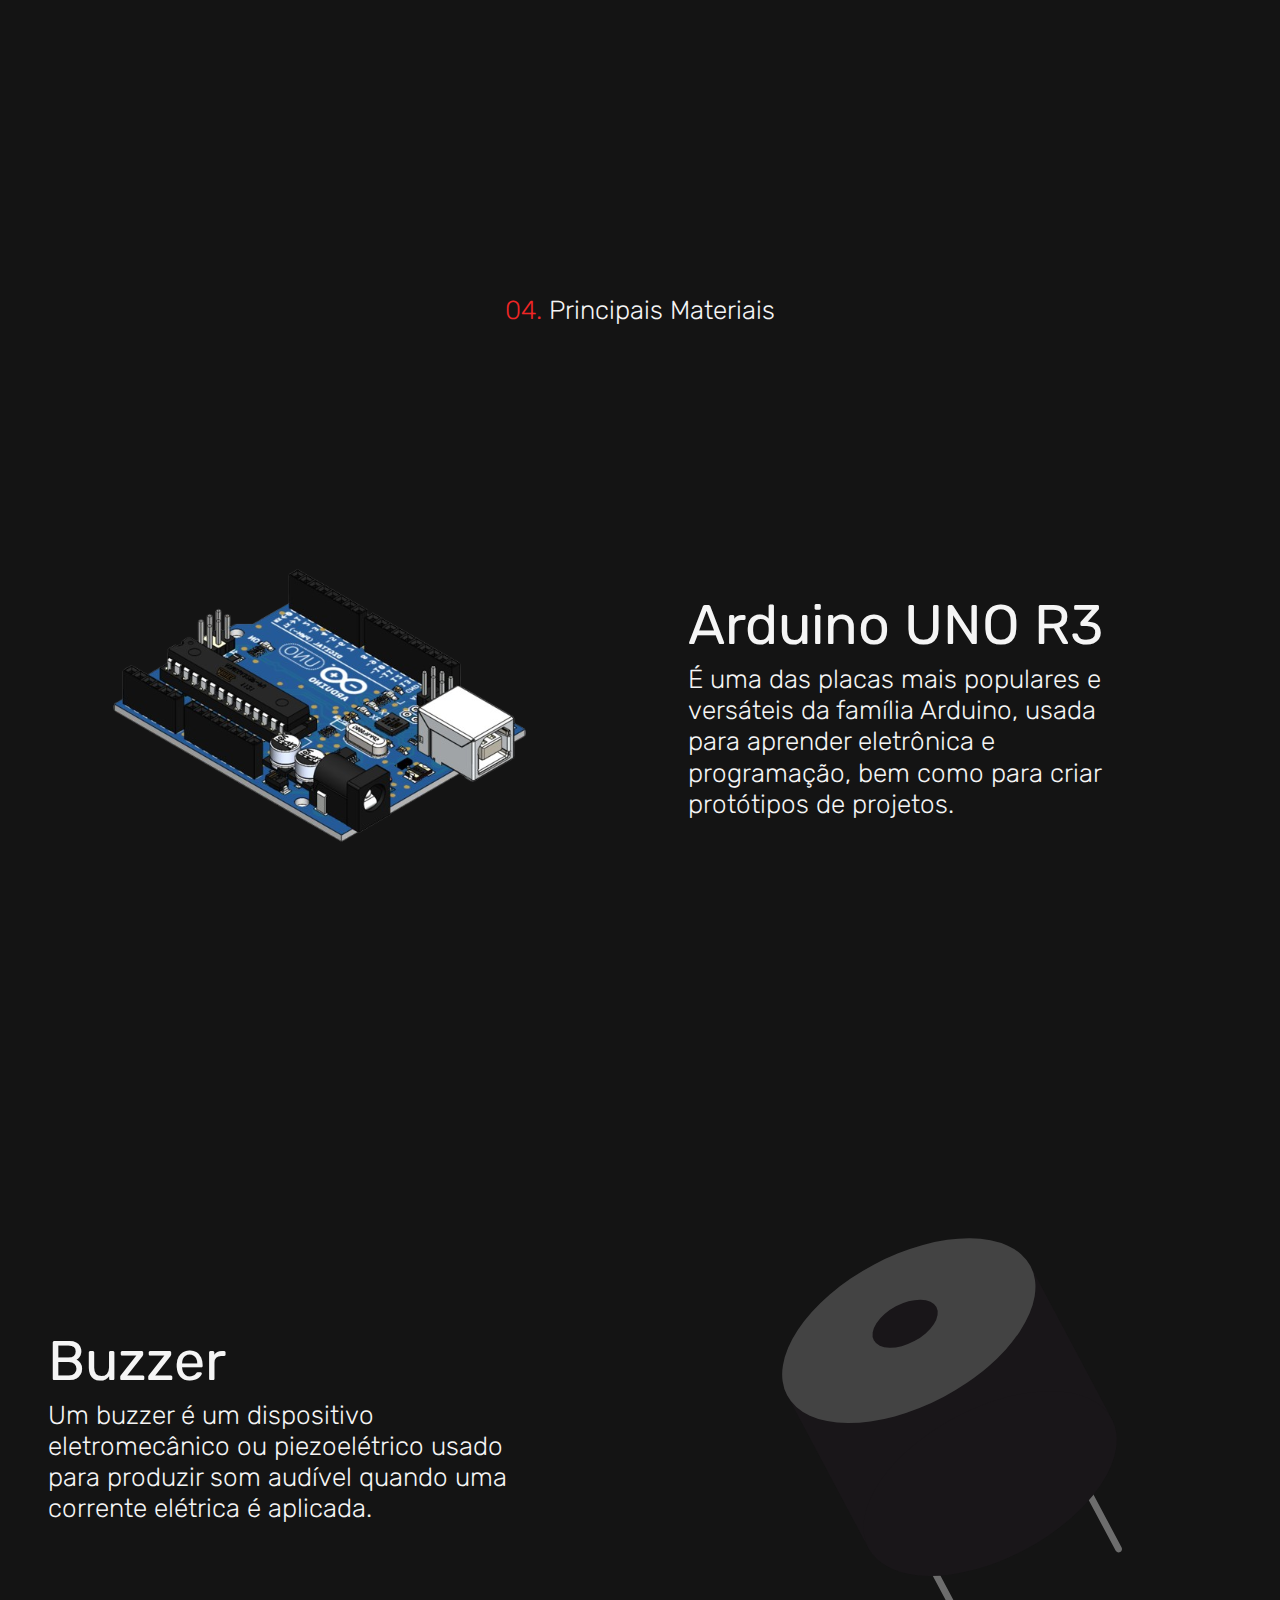
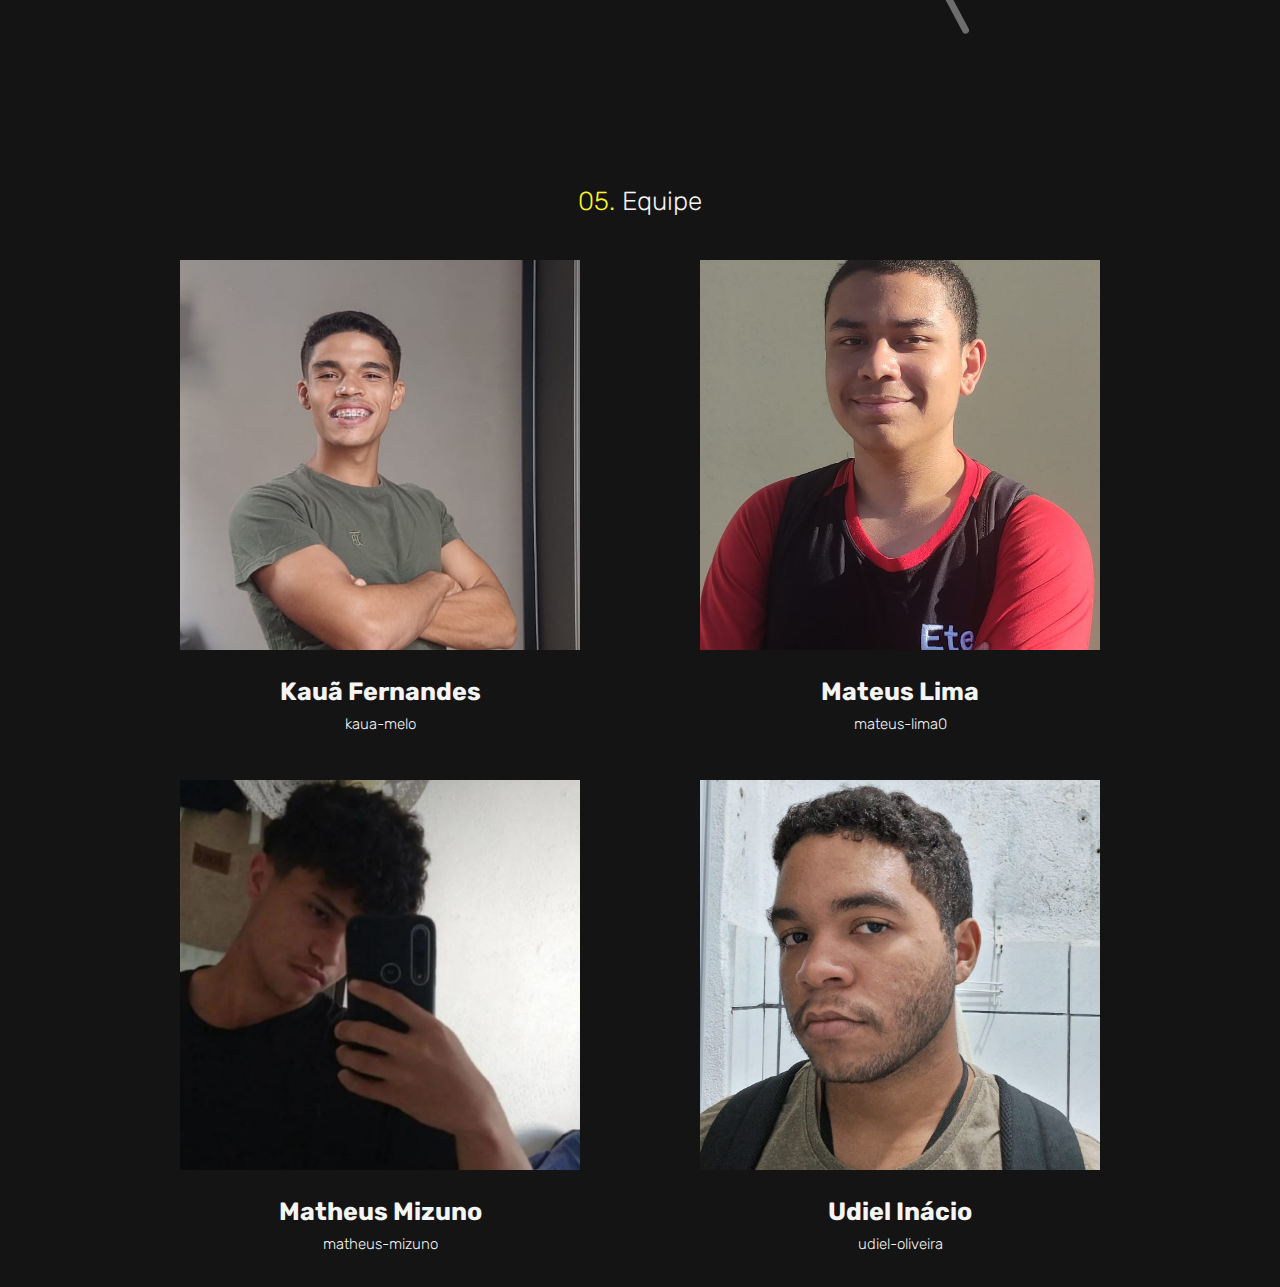
==== commit 2c8acf9f: "literalmente só um espaçamento" ====
--- a/index.html
+++ b/index.html
@@ -70,7 +70,7 @@
        <div class="container-card1">
         <div class="cards-mot">
             <h4 class="title-card">Segurança</h4>
-            <p class="txt-mot">A instalação de semáforos adaptados para pessoas com deficiência visual é um avanço crucial para a segurança nas ruas.Com esses semáforos, tanto pedestres com deficiência visual quanto motoristas se beneficiam de um trânsito mais seguro e eficiente.</p>
+            <p class="txt-mot">A instalação de semáforos adaptados para pessoas com deficiência visual é um avanço crucial para a segurança nas ruas. Com esses semáforos, tanto pedestres com deficiência visual quanto motoristas se beneficiam de um trânsito mais seguro e eficiente.</p>
         </div>
         <div class="cards-mot">
             <h4 class="title-card">Acessibilidade</h4>
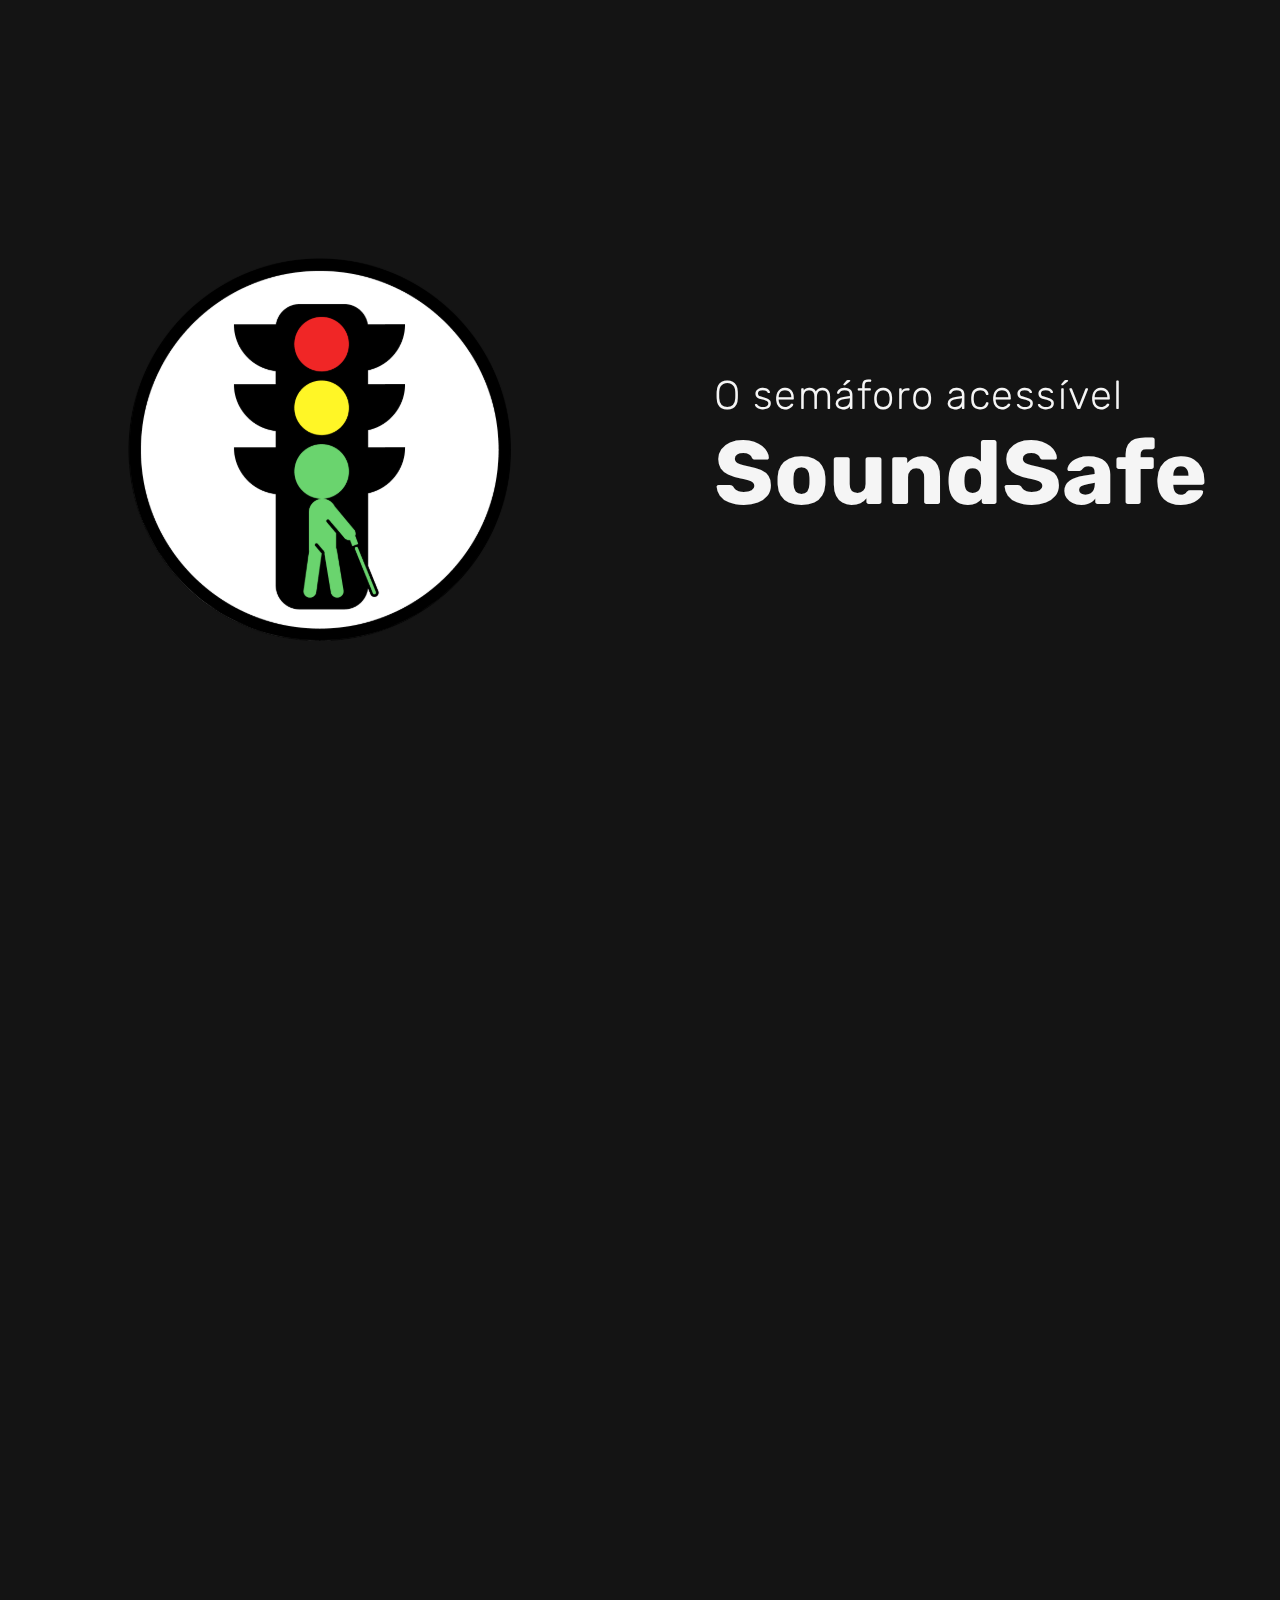
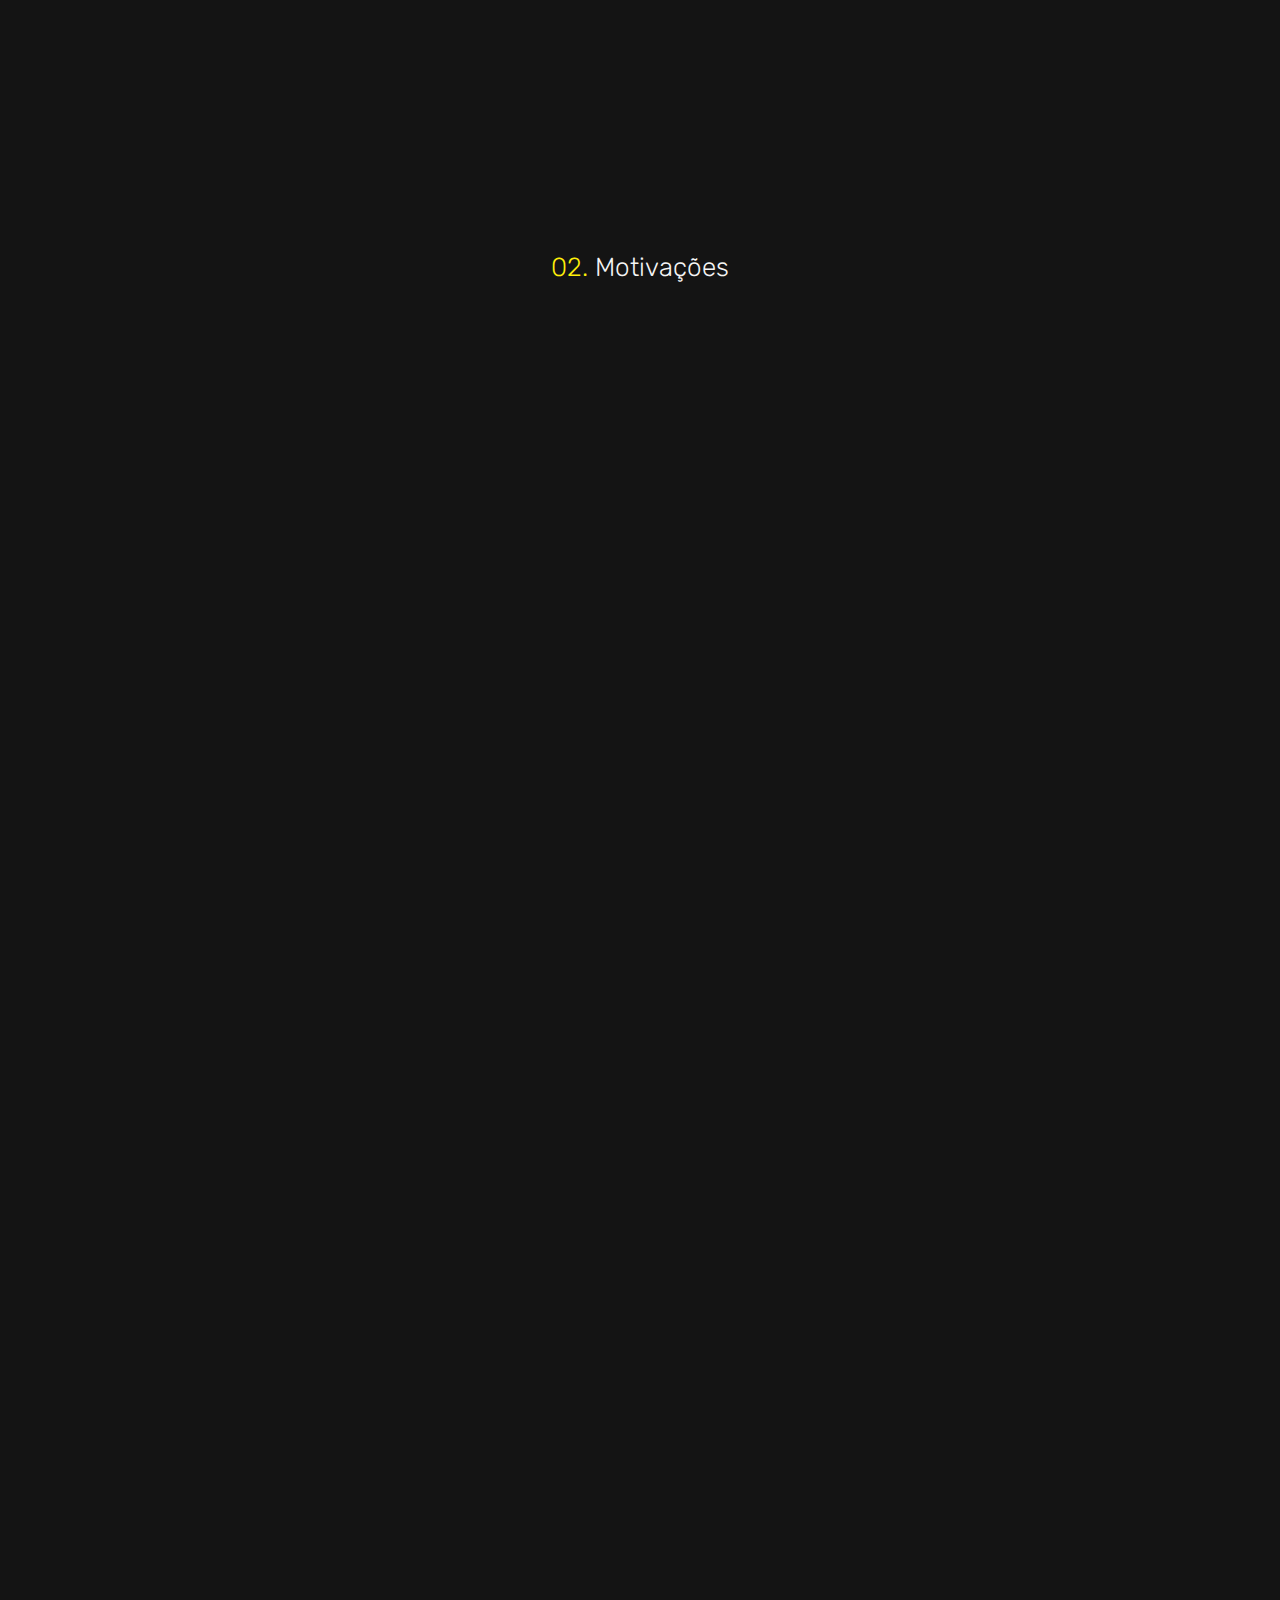
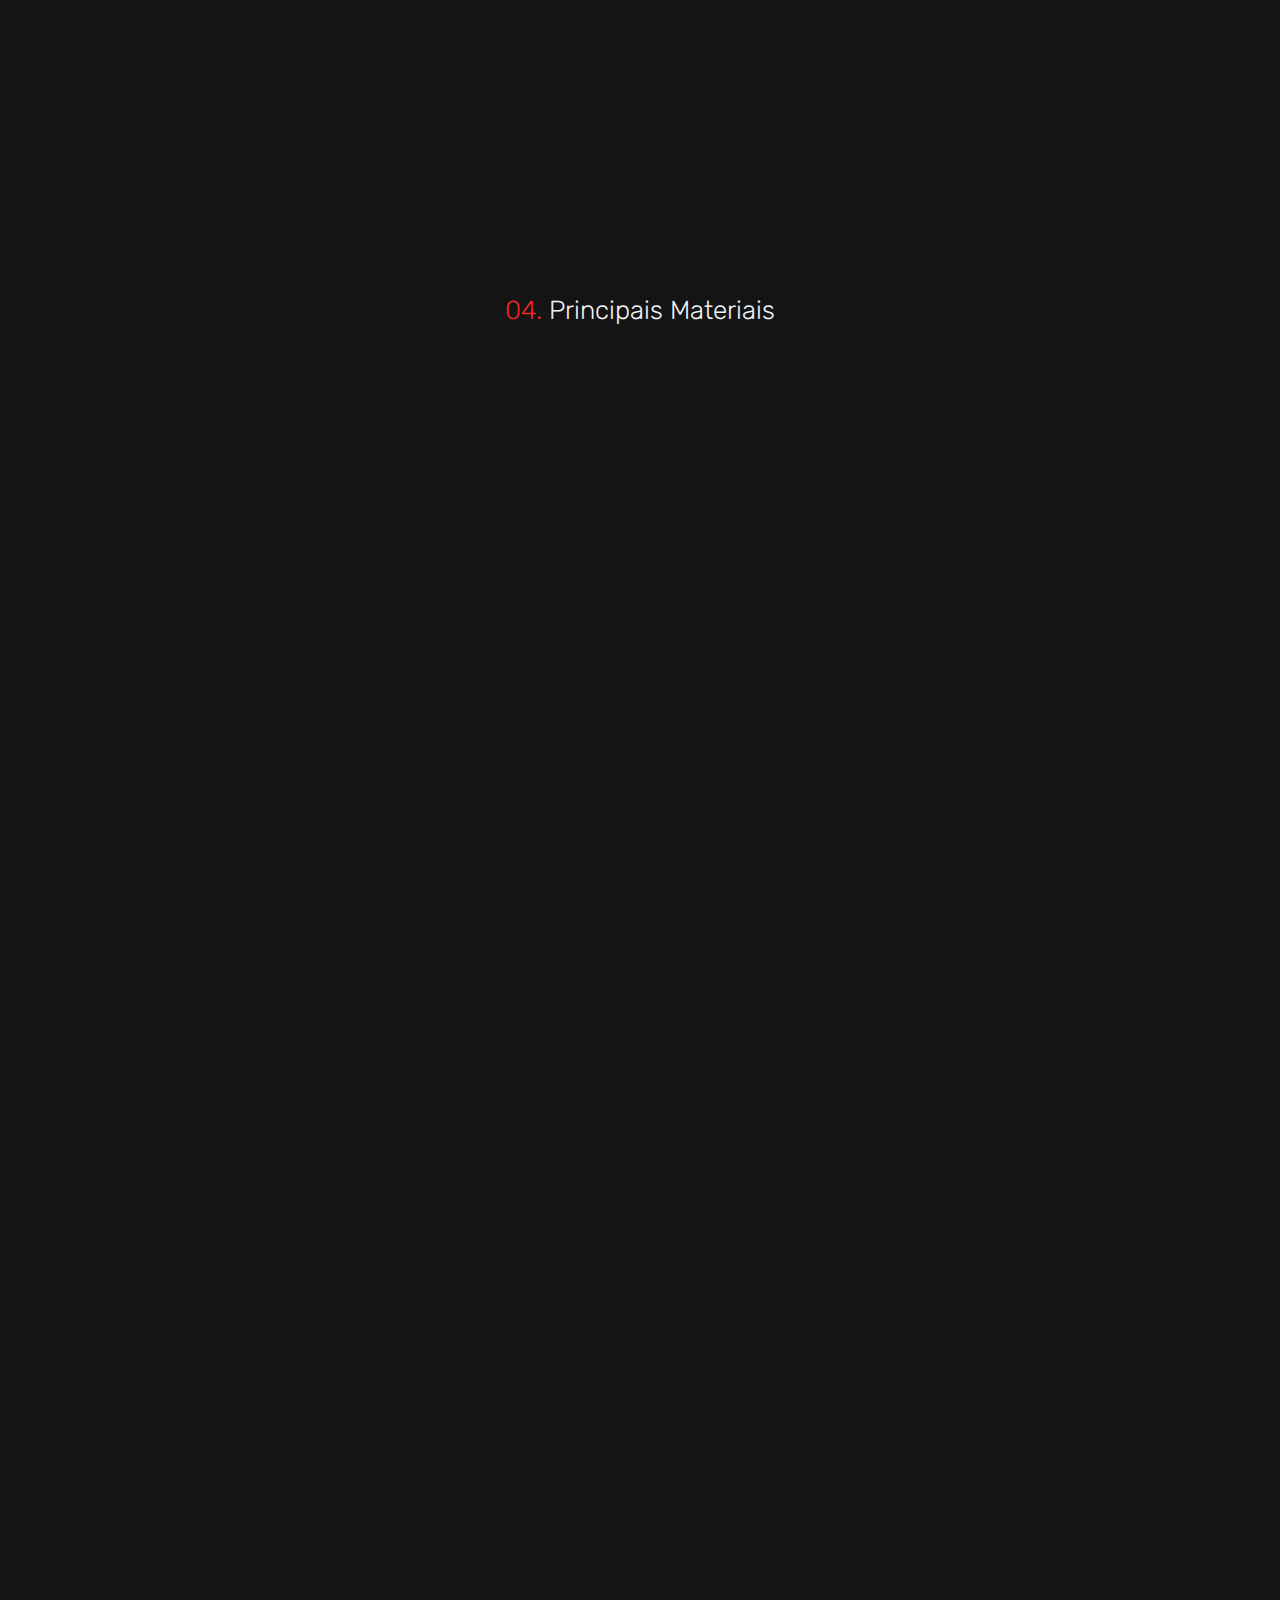
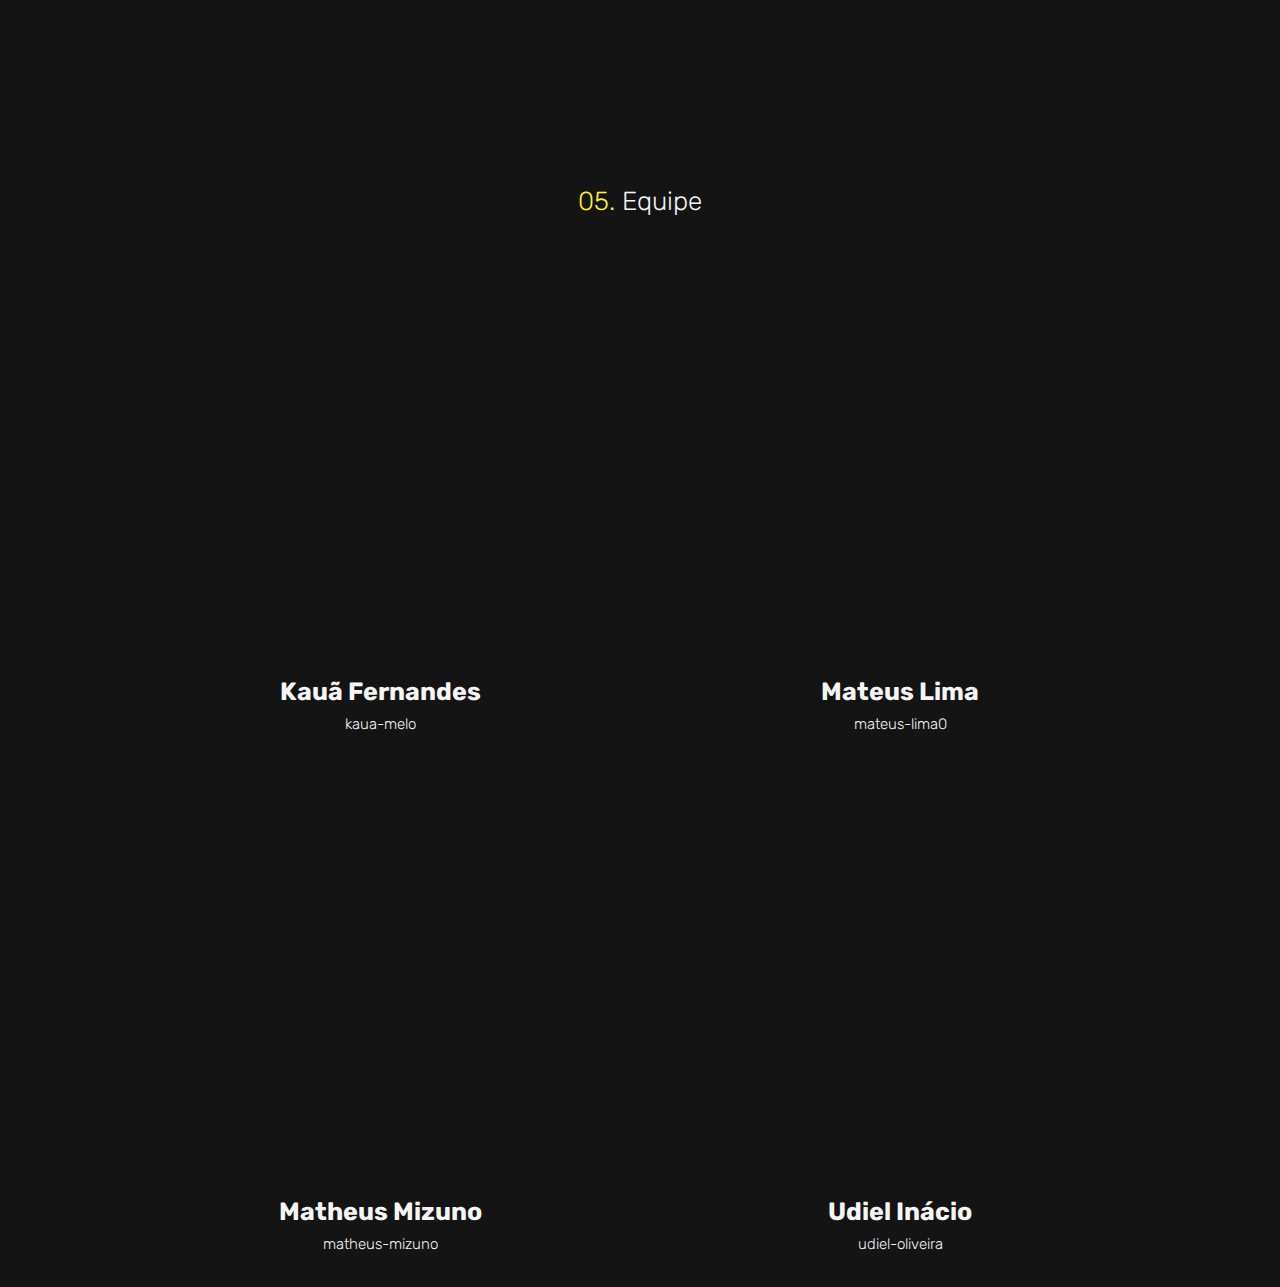
==== commit 69e8c86c: "Add AOS library" ====
--- a/index.html
+++ b/index.html
@@ -7,6 +7,8 @@
     <link rel="icon" href="assets/logo.svg">
     <title>SoundSafe</title>
     <link rel="stylesheet" href="Styles/home.css">
+    <link href="https://unpkg.com/aos@2.3.1/dist/aos.css" rel="stylesheet">
+    <script src="https://unpkg.com/aos@2.3.1/dist/aos.js"></script>
 </head>
 
 <body>
@@ -40,9 +42,9 @@
 
     <section class="container" id="inicio">
         <div class="logo">
-            <img src="assets/logo.svg" alt="Logo do projeto">
+            <img src="assets/logo.svg" alt="Logo do projeto" data-aos="fade-up">
         </div>
-        <div class="pjct-title">
+        <div class="pjct-title" data-aos="fade-up">
             <div>
                 <h2>O semáforo acessível</h2>
                 <h1>SoundSafe</h1>
@@ -51,7 +53,7 @@
     </section>
     <section class="container" id="sobre">
         <div class="informations">
-            <div>
+            <div data-aos="fade-up">
                 <p class="item"><span style="color: #F02626;" class="item">01.</span> Sobre</p>
                 <h2>SoundSafe</h2>
                 <p class="text">Um semáforo sonoro para auxiliar pessoas com deficiências visuais em travessias e
@@ -61,28 +63,28 @@
             </div>
         </div>
         <div class="travessias">
-            <img src="assets/travessias.svg" alt="Logo do projeto">
+            <img src="assets/travessias.svg" alt="Logo do projeto" data-aos="fade-up" >
         </div>
     </section>
     
     <section class="cards" id="motivação">
         <div class="title-mot"> <p class="item" style="text-align: center;"><span style="color: #ffef09;" class="item">02.</span> Motivações</p></div>
        <div class="container-card1">
-        <div class="cards-mot">
-            <h4 class="title-card">Segurança</h4>
+        <div class="cards-mot"  data-aos="fade-up">
+            <h4 class="title-card" >Segurança</h4>
             <p class="txt-mot">A instalação de semáforos adaptados para pessoas com deficiência visual é um avanço crucial para a segurança nas ruas. Com esses semáforos, tanto pedestres com deficiência visual quanto motoristas se beneficiam de um trânsito mais seguro e eficiente.</p>
         </div>
-        <div class="cards-mot">
+        <div class="cards-mot"  data-aos="fade-up">
             <h4 class="title-card">Acessibilidade</h4>
             <p class="txt-mot">Garantir acessibilidade é um direito inegociável para todos os cidadãos. Semáforos sonoros são fundamentais para um sistema de mobilidade verdadeiramente inclusivo.</p>
         </div>
        </div>
        <div class="container-card1">
-        <div class="cards-mot">
+        <div class="cards-mot"  data-aos="fade-down">
             <h4 class="title-card">Confiança</h4>
             <p class="txt-mot"> Semáforos adaptados proporcionam essa confiança ao oferecer sinais sonoros precisos e confiáveis. Saber que podem contar com essa tecnologia permite que essas pessoas se desloquem com mais autonomia e segurança.</p>
         </div>
-        <div class="cards-mot">
+        <div class="cards-mot"  data-aos="fade-down">
             <h4 class="title-card">Necessidade</h4>
             <p class="txt-mot">Sem sinais sonoros, atravessar ruas pode ser extremamente perigoso. Esses semáforos oferecem uma solução prática e vital, aumentando a segurança e permitindo que essas pessoas naveguem pelas cidades com confiança e tranquilidade.</p>
         </div>
@@ -90,13 +92,13 @@
     </section>
     <section class="pitch" id="pitch">
         <div class="container-pitch">
-            <div class="informations-pitch">
+            <div class="informations-pitch" data-aos="fade-up">
                 <p class="item"><span style="color: #00ff44;" class="item">03.</span> Pitch</span></p>
                 <h3 class="title">Venha conhecer<br>mais sobre o projeto</h3>
                 <p class="text">Veja nosso pitch, e contribuia para construção de uma sociedade mais inclusiva</p>
             </div>
         </div>
-        <div class="pitch-player">
+        <div class="pitch-player" data-aos="fade-up">
             <div id="videoPitch">
                 <iframe width="100%" height="100%" src="https://www.youtube.com/embed/ZsEzSBplsCs?si=9MQFJmZ8pY-hTqE3"
                     title="YouTube video player" frameborder="0"
@@ -108,18 +110,18 @@
     <p class="item" style="text-align: center;"><span style="color: #F02626;" class="item">04.</span> Principais Materiais</p>
     <section class="global-container invert">
         <div class="container">
-            <img src="assets/arduino.svg" alt="Imagem do microcontrolador arduino UNO R3" class="image" />
+            <img src="assets/arduino.svg" alt="Imagem do microcontrolador arduino UNO R3" class="image" data-aos="fade-up" />
         </div>
         <div class="container">
-            <div class="informations-features">
+            <div class="informations-features" data-aos="fade-up">
                 <h3 class="title">Arduino UNO R3</h3>
                 <p class="text">É uma das placas mais populares e versáteis da família Arduino, usada para aprender eletrônica e programação, bem como para criar protótipos de projetos.</p>
             </div>
         </div>
     </section>
     <section class="global-container">
-        <div class="container-features">
-            <div class="informations-features">
+        <div class="container-features" >
+            <div class="informations-features" data-aos="fade-up">
                 <h3 class="title">Buzzer</h3>
                 <p class="text">Um buzzer é um dispositivo eletromecânico ou piezoelétrico usado para produzir som audível quando uma corrente elétrica é aplicada.</p>
                 <!-- <div class="wrapper">
@@ -131,7 +133,7 @@
             </div>
         </div>
         <div class="container-features">
-            <img src="assets/buzzer.svg" alt="Imagem do componente buzzer" class="image" />
+            <img src="assets/buzzer.svg" alt="Imagem do componente buzzer" class="image" data-aos="fade-up" />
         </div>
     </section>
     <p class="item" style="text-align: center; margin-bottom: 30px;"><span style="color: #FFF626;" class="item">05.</span> Equipe</p>
@@ -143,7 +145,7 @@
         <div class="participantsCards">
             <div class="card-team">
                 <div class="img">
-                    <img src="assets/team/kaua_img.jpeg" alt="" id="kaua" class="cardsImg">
+                    <img src="assets/team/kaua_img.jpeg" alt="" id="kaua" class="cardsImg" data-aos="fade-down">
                 </div>
                 <div class="informations-team">
                     <div class="left">
@@ -154,7 +156,7 @@
             </div>
             <div class="card-team">
                 <div class="img">
-                    <img src="assets/team/lima_img.jpeg" alt="" id="lima" class="cardsImg">
+                    <img src="assets/team/lima_img.jpeg" alt="" id="lima" class="cardsImg" data-aos="fade-down">
                 </div>
                 <div class="informations-team">
                     <div class="left">
@@ -165,7 +167,7 @@
             </div>
             <div class="card-team">
                 <div class="img">
-                    <img src="assets/team/mizuno_img.png" alt="" id="mizuno" class="cardsImg">
+                    <img src="assets/team/mizuno_img.png" alt="" id="mizuno" class="cardsImg" data-aos="fade-up">
                 </div>
                 <div class="informations-team">
                     <div class="left">
@@ -176,7 +178,7 @@
             </div>
             <div class="card-team">
                 <div class="img">
-                    <img src="assets/team/udiel_img.jpeg" alt="" id="udiel" class="cardsImg">
+                    <img src="assets/team/udiel_img.jpeg" alt="" id="udiel" class="cardsImg" data-aos="fade-up">
                 </div>
                 <div class="informations-team">
                     <div class="left">
@@ -187,6 +189,9 @@
             </div>
         </div>
     </section>
+    <script>
+        AOS.init();
+      </script>
 </body>
 
 </html>